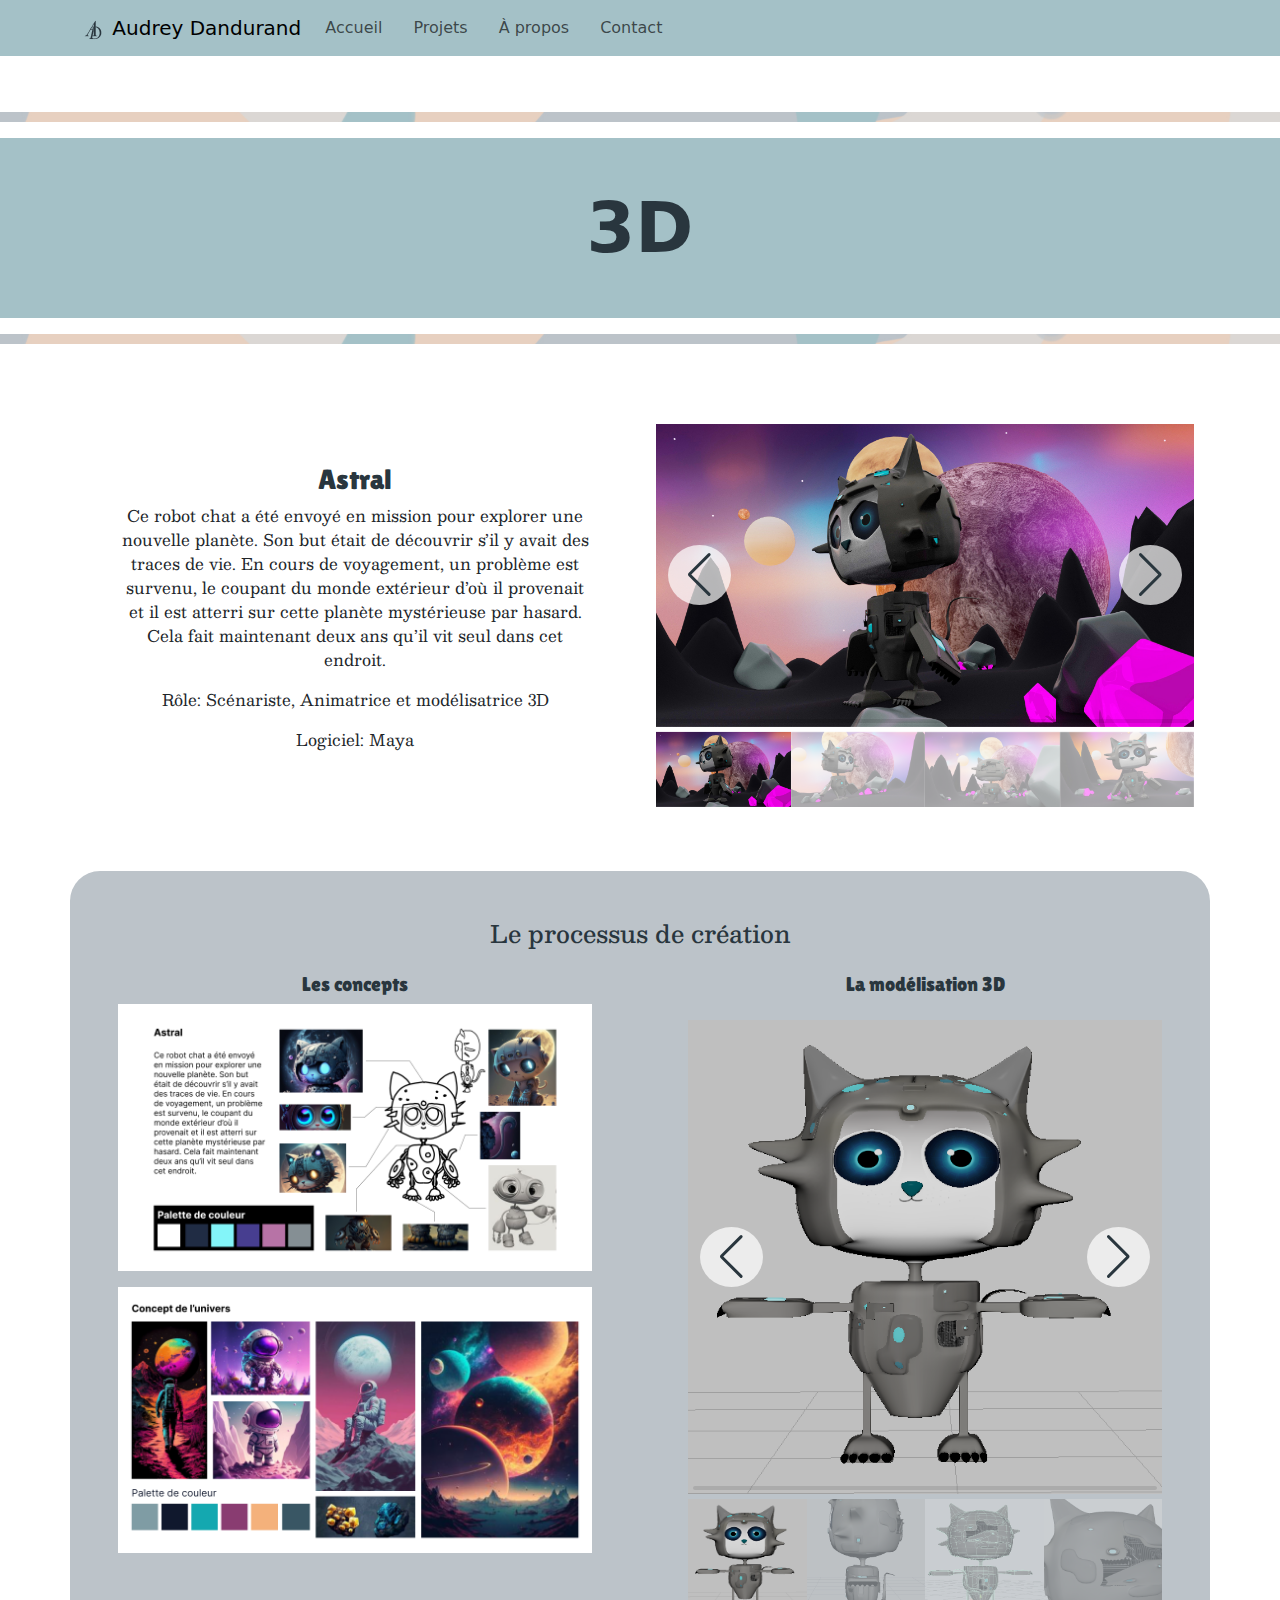
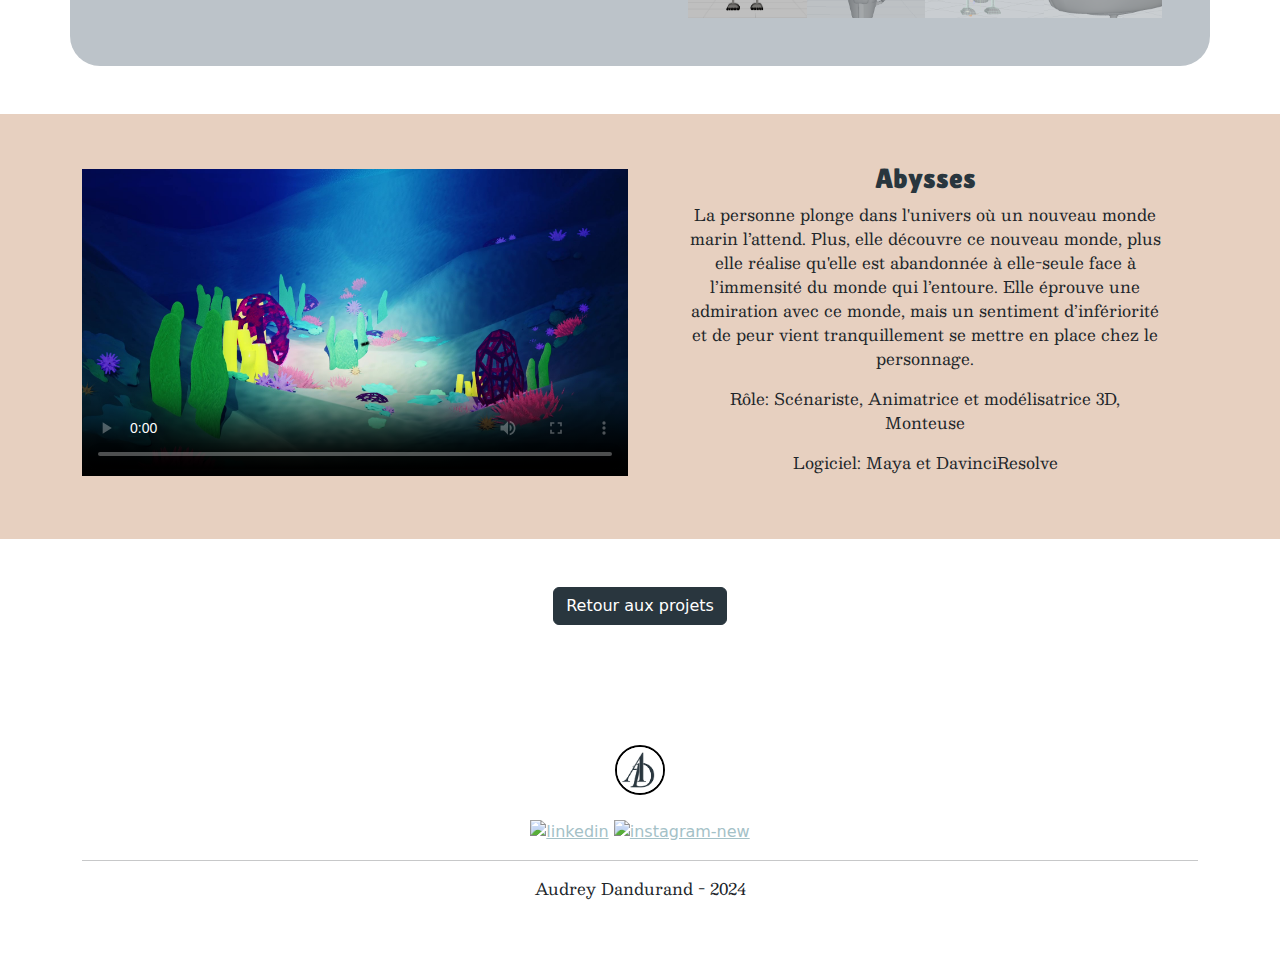
==== 3d.html @ dfe209ee "refaire lien de fichier" ====
<!DOCTYPE html>
<html lang="fr">

<head>
  <meta charset="UTF-8" />
  <meta name="viewport" content="width=device-width, initial-scale=1.0" />
  <meta name="robots" content="noindex" />
  <title>Portfolio web</title>
  <link href="./scss/couleur.css" rel="stylesheet" />
  <link href="./css/main.css" rel="stylesheet" />
  <link href="./css/3d.css" rel="stylesheet" />
  <link rel="stylesheet" href="https://cdn.jsdelivr.net/npm/bootstrap-icons@1.11.3/font/bootstrap-icons.min.css">
  <link rel="stylesheet" href="https://cdn.jsdelivr.net/npm/swiper@11/swiper-bundle.min.css"/>
</head>

<body>
  <header>
    <nav class="navbar navbar-light navbar-expand-lg fixed-top" id="navbar">
      <div class="container">
        <a class="navbar-brand" href="index.html">
          <img src="./assets/images/favicon_logo.png" alt="bootstrap">
          Audrey Dandurand</a>

        <button class="navbar-toggler" data-bs-toggle="collapse" data-bs-target="#mainNav" aria-controls="mainNav"
          aria-expanded="false" aria-label="Affichage/masquage de la navigation">
          <span class="navbar-toggler-icon"></span>
        </button>

        <div id="mainNav" class="collapse navbar-collapse">
          <ul class="navbar-nav">
            <li class="nav-item">
              <a href="./index.html" id="navbar-accueil" class="nav-link">Accueil</a>
            </li>
            <li class="nav-item">
              <a href="./projets.html" id="navbar-projets" class="nav-link">Projets</a>
            </li>
            <li class="nav-item">
              <a href="./a_propos.html" id="navbar-à-propos" class="nav-link">À propos</a>
            </li>
            <li class="nav-item">
              <a href="./contact.html" id="navbar-contact" class="nav-link">Contact</a>
            </li>
          </ul>
        </div>
      </div>
    </nav>
  </header>
  <div class="py-5"></div>
  <main data-bs-spy="scroll" data-bs-target="#navbar">
    <div class="bande-coloree my-3"></div>
    <section class="sectionHeroProjets" id="scrollspyProjets"> <!--section-hero-->
      <div class="container">
        <div class="text-center text-dark">
          <h1 class="text-dark py-5">3D</h1>
        </div>
      </div>
    </section>
    <div class="bande-coloree my-3"></div>

    <!--section-oeuvre-1-->
    <section class="sectionOeuvre1"> 
      <div class="container">
        <div class="row py-5 align-items-center text-center">
          <div class="col-md-6 col-12 px-5">
            <h4>Astral</h4>
            <p>Ce robot chat a été envoyé en mission pour explorer une nouvelle planète. Son but était de découvrir s’il y avait des traces de vie. En cours de voyagement, un problème est survenu, le coupant du monde extérieur d’où il provenait et il est atterri sur cette planète mystérieuse par hasard. Cela fait maintenant deux ans qu’il vit seul dans cet endroit. </p>
            <p>Rôle: Scénariste, Animatrice et modélisatrice 3D</p>
            <p>Logiciel: Maya</p>
          </div>
          <div class="col-md-6 col-12 p-3">
            <div class="swiper mySwiper6">
              <!-- Additional required wrapper -->
              <div class="swiper-wrapper">
                <!-- Slides -->
                <div class="swiper-slide"><img src="./assets/images/astral/astral_1.jfif"></div>
                <div class="swiper-slide"><img src="./assets/images/astral/astral_2.jfif"></div>
                <div class="swiper-slide"><img src="./assets/images/astral/astral_3.jfif"></div>
                <div class="swiper-slide"><img src="./assets/images/astral/astral_4.jfif"></div>
              </div>
              <!-- If we need pagination -->
              <div class="swiper-pagination"></div>
            
              <!-- If we need navigation buttons -->
              <div class="swiper-button-prev"></div>
              <div class="swiper-button-next"></div>
            
              <!-- If we need scrollbar -->
              <div class="swiper-scrollbar"></div>
            </div>
            <div thumbsSlider="" class="swiper mySwiper5">
              <div class="swiper-wrapper">
                <div class="swiper-slide">
                  <img src="./assets/images/astral/astral_1.jfif">
                </div>
                <div class="swiper-slide">
                  <img src="./assets/images/astral/astral_2.jfif">
                </div>
                <div class="swiper-slide">
                  <img src="./assets/images/astral/astral_3.jfif">
                </div>  
                <div class="swiper-slide">
                  <img src="./assets/images/astral/astral_4.jfif">
                </div>              
              </div>
            </div>
          </div>
        </div>
      </div>
    </section>

    <!--section-processus- création-->
    <section class="sectionProcessusCreation px-5 pb-5"> 
      <div class="container">
        <div class="row py-5 align-items-start text-center ">
          <h5 class="text-dark pb-3  pb-3">Le processus de création</h5>
          <div class="col-12 col-lg-6 texte  px-5"> 
            <h6 class="text-dark">Les concepts</h6>
            <img class="pb-3" src="./assets/images/astral/astral_concept.png">
            <img class="pb-3" src="./assets/images/astral/astral_concept_univers.png">
          </div>
          <div class="col-12 col-lg-6 texte modelisation px-5">
              <h6 class="text-dark  pb-3">La modélisation 3D</h6>
              <div class="swiper mySwiper8">
                <!-- Additional required wrapper -->
                <div class="swiper-wrapper">
                  <!-- Slides -->
                  <div class="swiper-slide"><img src="./assets/images/astral/robot_01.PNG"></div>
                  <div class="swiper-slide"><img src="./assets/images/astral/robot_02.PNG"></div>
                  <div class="swiper-slide"><img src="./assets/images/astral/robot_04.PNG"></div>
                  <div class="swiper-slide"><img src="./assets/images/astral/robot_partie_13.PNG"></div>
                  <div class="swiper-slide"><img src="./assets/images/astral/robot_partie_14.PNG"></div>
                  <div class="swiper-slide"><img src="./assets/images/astral/planete_08_modif.jpg"></div>
                  <div class="swiper-slide"><img src="./assets/images/astral/planete_maya_01_modif.jpg"></div>
                  <div class="swiper-slide"><img src="./assets/images/astral/planete_maya_02_modif.jpg"></div>
                  <div class="swiper-slide"><img src="./assets/images/astral/planete_maya_05.PNG"></div>
                </div>
                <!-- If we need pagination -->
                <div class="swiper-pagination"></div>
              
                <!-- If we need navigation buttons -->
                <div class="swiper-button-prev"></div>
                <div class="swiper-button-next"></div>
              
                <!-- If we need scrollbar -->
                <div class="swiper-scrollbar"></div>
              </div>
              <div thumbsSlider="" class="swiper mySwiper7">
                <div class="swiper-wrapper">
                  <div class="swiper-slide">
                    <img src="./assets/images/astral/robot_01.PNG">
                  </div>
                  <div class="swiper-slide">
                    <img src="./assets/images/astral/robot_02.PNG">
                  </div>
                  <div class="swiper-slide">
                    <img src="./assets/images/astral/robot_04.PNG">
                  </div>  
                  <div class="swiper-slide">
                    <img src="./assets/images/astral/robot_partie_13.PNG">
                  </div>
                  <div class="swiper-slide">
                    <img src="./assets/images/astral/robot_partie_14.PNG">
                  </div>
                  <div class="swiper-slide">
                    <img src="./assets/images/astral/planete_08_modif.jpg">
                  </div>  
                  <div class="swiper-slide">
                    <img src="./assets/images/astral/planete_maya_01_modif.jpg">
                  </div> 
                  <div class="swiper-slide">
                    <img src="./assets/images/astral/planete_maya_02_modif.jpg">
                  </div>
                  <div class="swiper-slide">
                    <img src="./assets/images/astral/planete_maya_05.PNG">
                  </div>                  
                </div>
              </div>
          </div>
        </div>
      </div>
    </section>

    <!--section-oeuvre-2-->
    <section class="sectionOeuvre2"> 
      <div class="container">
        <div class="row py-5 align-items-center text-center ">
          <div class="col-md-6 col-12">
            <video controls poster="/assets/images/poster_videos/abysses_poster.jpg">
              <source src="./assets/videos/dandurand_audrey_abysses_582-414.mp4" type="video/mp4">
            </video>
          </div>
          <div class="col-md-6 col-12 texte  px-5">
            <h4>Abysses</h4>
            <p>La personne plonge dans l'univers où un nouveau monde marin l’attend. Plus, elle découvre ce nouveau monde, plus elle réalise qu'elle est abandonnée à elle-seule face à l’immensité du monde qui l’entoure. Elle éprouve une admiration avec ce monde, mais un sentiment d’infériorité et de peur vient tranquillement se mettre en place chez le personnage.</p>
            <p>Rôle: Scénariste, Animatrice et modélisatrice 3D, Monteuse</p>
            <p>Logiciel: Maya et DavinciResolve</p>
          </div>
        </div>
      </div>
    </section>

    <!--section-retour-projet-->
    <section class="sectionretourProjets" id="scrollspyProjets"> <!--section-hero-->
      <div class="container text-center text-dark p-5">
        <a href="/projets.html" class="btn btn-dark">Retour aux projets</a>
      </div>
    </section>
  </main>

  <footer class="p-5 text-center">
    <div class="container">
      <div class="row">
        <div class="col-12 p-4">
          <img class="logo" src="./assets/images/logo.jpg">
        </div>
      </div>
      <div class="col-12">
        <a href="https://www.linkedin.com/in/audrey-dandurand-7b150532b/?originalSubdomain=ca"><img width="40" height="40" src="https://img.icons8.com/ios-filled/40/linkedin.png" alt="linkedin"/></a>
          <a href="https://www.instagram.com/audreydandurand_/"><img width="40" height="40"
            src="https://img.icons8.com/ios-glyphs/40/instagram-new.png" alt="instagram-new" /></a>
      </div>
      <hr>
      <div class="col-12">
        <p>Audrey Dandurand - 2024</p>
      </div>
    </div>
    </div>
  </footer>
  <script src="https://cdn.jsdelivr.net/npm/bootstrap@5.3.2/dist/js/bootstrap.bundle.min.js"
    integrity="sha384-C6RzsynM9kWDrMNeT87bh95OGNyZPhcTNXj1NW7RuBCsyN/o0jlpcV8Qyq46cDfL"
    crossorigin="anonymous"></script> 
  <script src="https://cdn.jsdelivr.net/npm/swiper@11/swiper-bundle.min.js"></script>
  <script src="/js/script.js"></script>

</body>

</html>
---- css/main.css ----
/*----- Styles Généraux -----*/

@font-face {
    font-family: lilita-one;
    src: url(/assets/fonts/Lilita_One/LilitaOne-Regular.ttf);
  }

@font-face {
    font-family: besley;
    src: url(/assets/fonts/Besley/Besley-VariableFont_wght.ttf);
}

h1 { 
    font-size: 70px; 
    font-weight: 900; 
    color: var(--bs-dark); 
    }

h2 { 
    font-size: 60px;
    font-family: lilita-one;
    color: var(--bs-primary); 
}

h3 { 
    font-size: 30px; 
    font-family: besley;
    color: var(--bs-light); 
    }

h4 { 
    font-size: 28px; 
    font-family: lilita-one;
    color: var(--bs-dark); 
}

h5 { 
    font-size: 24px; 
    font-family: besley;
    color: var(--bs-primary); 
    }
 
h6 { 
    font-size: 20px; 
    font-family: lilita-one;
    color: var(--bs-primary); 
}

p {
    font-family: besley;
}

main{
    height: 120%;
} 

html {
    overflow-x: hidden;
}

/*----- Navigation -----*/

nav{
    background-color: var(--bs-primary);
    width: 100vw;
}

nav .nav-item:hover {
    transform: scale(1.1);
}

nav .nav-item {
    margin-right: 15px;
}


/*----- Section Hero -----*/

.sectionHero h2 {
    color: var(--bs-dark);
    letter-spacing: 15px;
}

.sectionHero h3 {
    color: var(--bs-dark);
    letter-spacing: 10px;
}

.sectionHero img{
    width: 100%;
    height: 50vh;
    object-fit: cover;
    object-position: 100% 40%;
    border-radius: 80% 80% 0 0;
}

.contact-hero {
    background-color: var(--bs-primary);
    border-radius: 15px;
    width: 100%;
}

/*----- Section types d'oeuves -----*/

.sectionTypesOeuvres {
    background-color: var(--bs-light);
}

.sectionTypesOeuvres .card-1 {
    background-color: var(--bs-primary);
}

.sectionTypesOeuvres .card-2 {
    background-color: var(--bs-secondary);
}

.sectionTypesOeuvres .card-3 {
    background-color: var(--bs-info);
}

.sectionTypesOeuvres .card-4 {
    background-color: #9BA4B5;
}

.sectionTypesOeuvres img, video {
    height: 165px;
    width: auto;
    object-fit: cover;
    object-position: 100% 50%;}


/*----- Section citation -----*/

.sectionCitation {
    background-color: var(--bs-primary);
}

.sectionCitation h1 {
    font-size: 40px;
}


/*----- Section footer -----*/

footer .logo{
    width: 50px;
    aspect-ratio: 1/1;
    object-fit: cover;
    border: 2px solid black;
    border-radius: 50%;
}

footer a img:hover {
    transform: scale(1.06);
}

/*----- Bande colorée -----*/

.bande-coloree-medium {
    width: 100%;
    height: 100px;
    background-image: url(../assets/images/bande_colore_150px_02.jpg);
    background-position: 100% 40%;
    background-size: cover;
}

/*----- Media query -----*/

@media screen and (max-width: 768px) { 
    .contact-hero {
        width: 95%;
    }
}

@media screen and (max-width: 576px) { 
    h2 {
        font-size: 45px;
    }

    h3 {
        font-size: 25px;
    }

    h1 {
        font-size: 50px;
    }

    h4 {
        font-size: 22px;
    }

    .sectionHero h2 {
        letter-spacing: 10px;
    }

    .sectionHero h3 {
        letter-spacing: 8px;
    }
}
---- css/3d.css ----
/*----- Section hero -----*/

.sectionHeroProjets {
  background-color: var(--bs-primary);
  background-position: 100% 100%;
  background-size: cover;
}

/*----- Section oeuvre -----*/

main video {
  width: 100%;
  height: 100%;
}

.sectionOeuvre2 {
  background-color: var(--bs-info);
}

.sectionOeuvre4 {
  background-color: var(--bs-secondary);
}

/*----- Section processus de création -----*/

.sectionProcessusCreation .row {
  background-color: var(--bs-secondary);
  border-radius: 30px;
}

.sectionProcessusCreation .modelisation img {
  width: 100%;
  aspect-ratio: 1/1;
}

.sectionProcessusCreation img {
  width: 100%;
}

/*----- Media query -----*/

@media screen and (max-width: 768px) {
  .sectionOeuvre2 .container .row {
    flex-direction: column-reverse;
  }

  .sectionOeuvre4 .container .row {
    flex-direction: column-reverse;
  }
}

/*----- Bande colorée -----*/

.bande-coloree {
  width: 100%;
  height: 10px;
  background-image: url(../assets/images/bande_colore.jpg);
  background-position: 100% 40%;
  background-size: cover;
}


/*----- Swiper -----*/

.swiper {
  width: 100%;
  height: 100%;
}

.swiper-slide {
  text-align: center;
  font-size: 18px;
  background: #fff;
  display: flex;
  justify-content: center;
  align-items: center;
}

.swiper-slide img {
  display: block;
  width: 100%;
  height: 100%;
  object-fit: cover;
}

.swiper {
  width: 100%;
  height: 300px;
  margin-left: auto;
  margin-right: auto;
}

.swiper-slide {
  background-size: cover;
  background-position: center;
}

.mySwiper6 {
  height: 80%;
  width: 100%;
}

.mySwiper8 {
  height: 80%;
  width: 100%;
}

.mySwiper5 {
  height: 20%;
  box-sizing: border-box;
  padding: 10px 0;
}

.mySwiper7 {
  height: 20%;
  box-sizing: border-box;
  padding: 10px 0;
}

.mySwiper5 .swiper-slide {
  width: 25%;
  height: 100%;
  opacity: 0.4;
  margin-top: 5px;
}

.mySwiper7 .swiper-slide {
  width: 25%;
  height: 100%;
  opacity: 0.4;
  margin-top: 5px;
}

.mySwiper5 .swiper-slide-thumb-active {
  opacity: 1;
}

.mySwiper7 .swiper-slide-thumb-active {
  opacity: 1;
}

.swiper-button-prev::after,
.swiper-button-next::after {
  color: var(--bs-dark);
  background-color: rgba(255, 255, 255, 0.7);
  padding: 8px 20px;
    cursor: pointer;
  border-radius: 50%;

}

.swiper-button-next::after {
  position: relative;
  right: 20px;
}

.swiper-button-prev::after {
  position: relative;
  left: 20px;
}
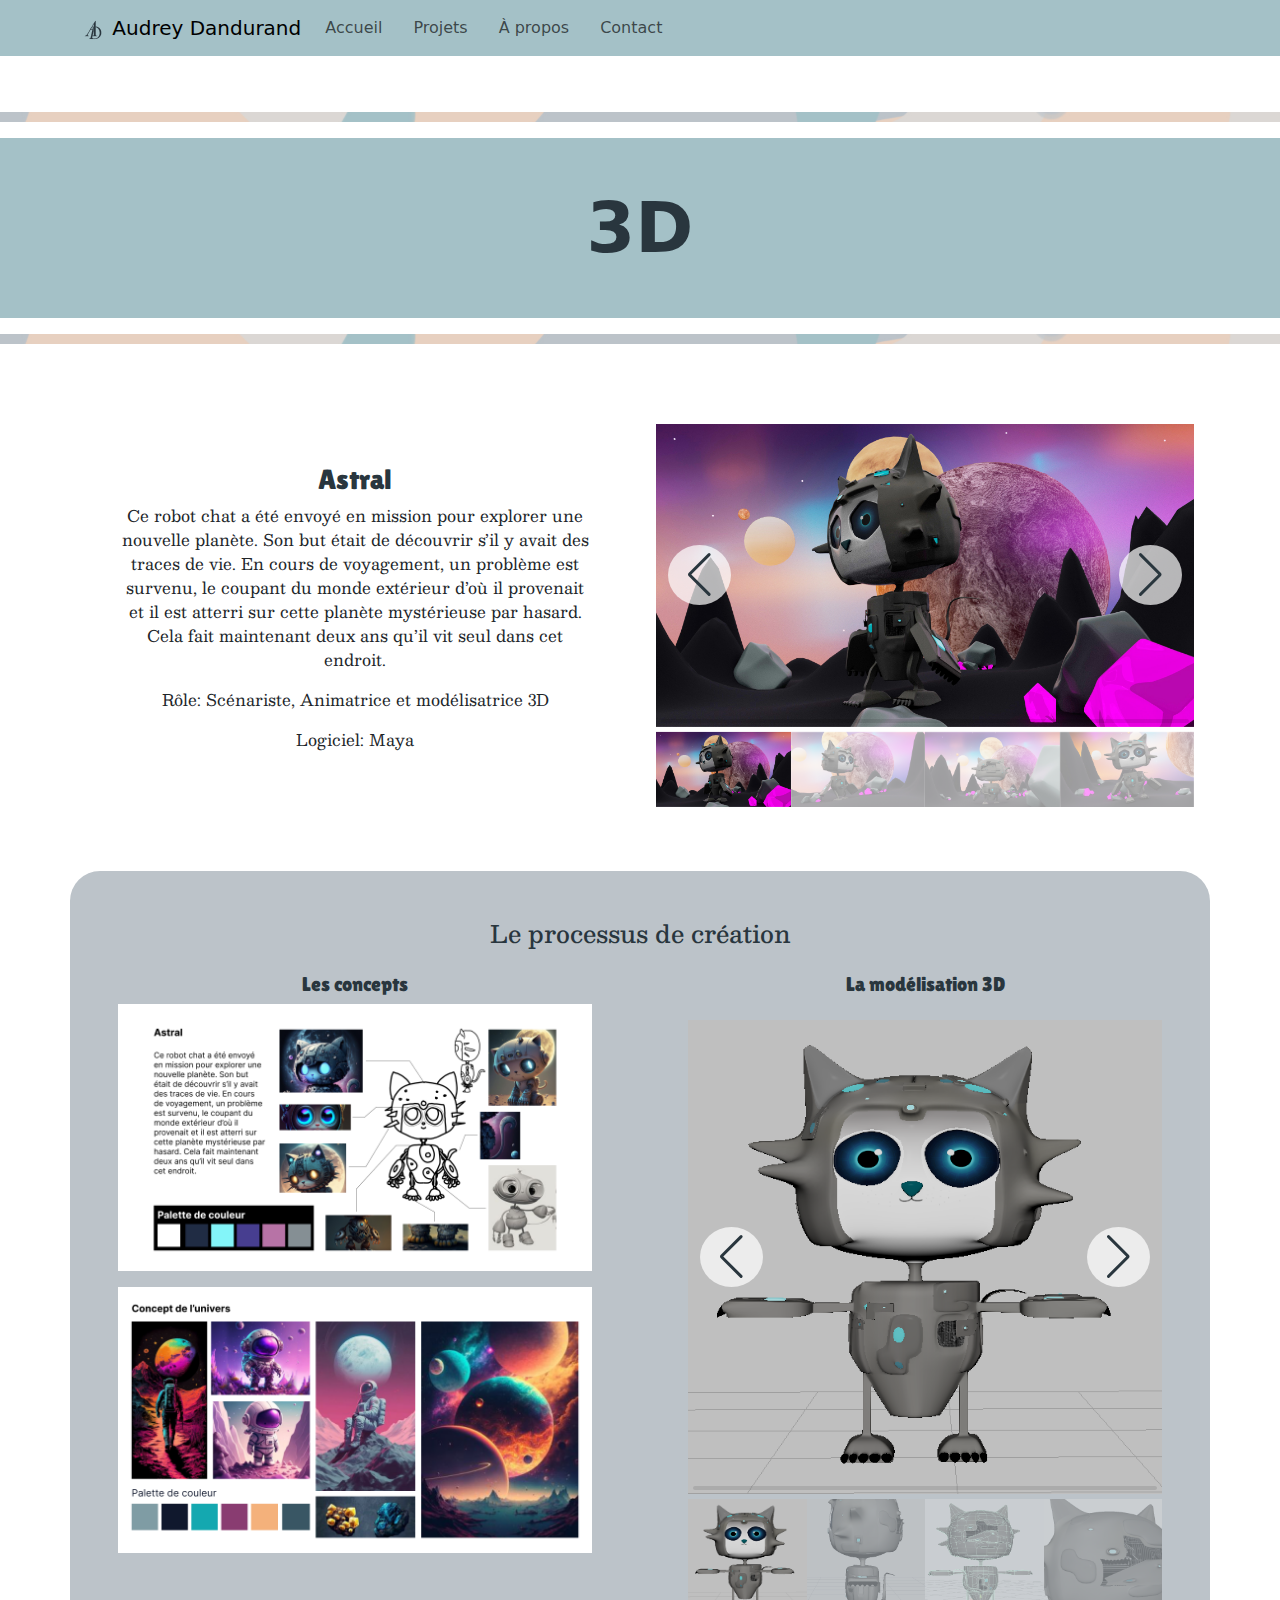
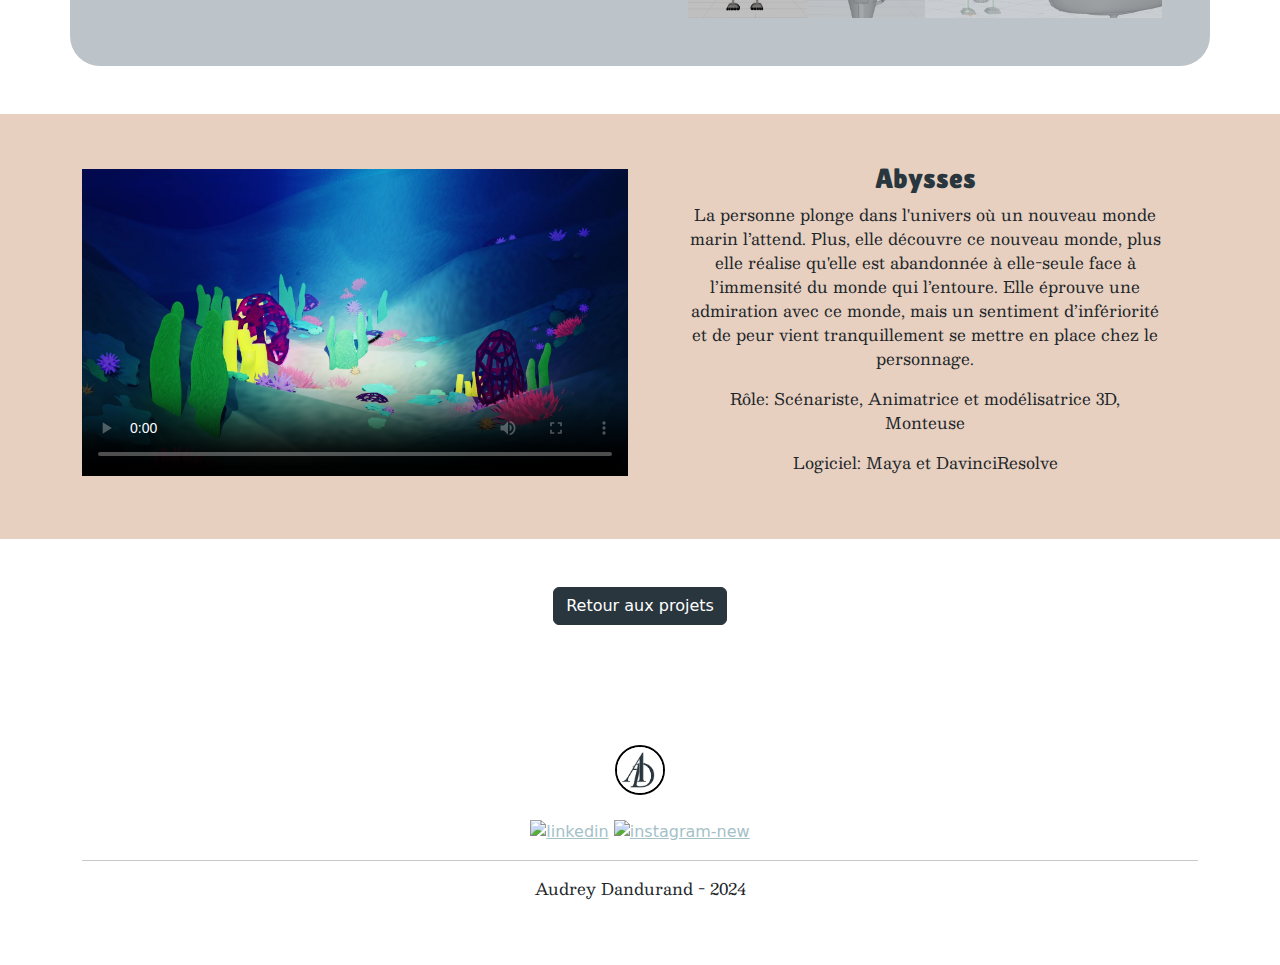
==== commit 6ff30138: "refaire lien fichier logo" ====
--- a/3d.html
+++ b/3d.html
@@ -18,7 +18,7 @@
     <nav class="navbar navbar-light navbar-expand-lg fixed-top" id="navbar">
       <div class="container">
         <a class="navbar-brand" href="index.html">
-          <img src="./assets/images/favicon_logo.png" alt="bootstrap">
+          <img src="./assets/images/logo/favicon_logo.png" alt="bootstrap">
           Audrey Dandurand</a>
 
         <button class="navbar-toggler" data-bs-toggle="collapse" data-bs-target="#mainNav" aria-controls="mainNav"
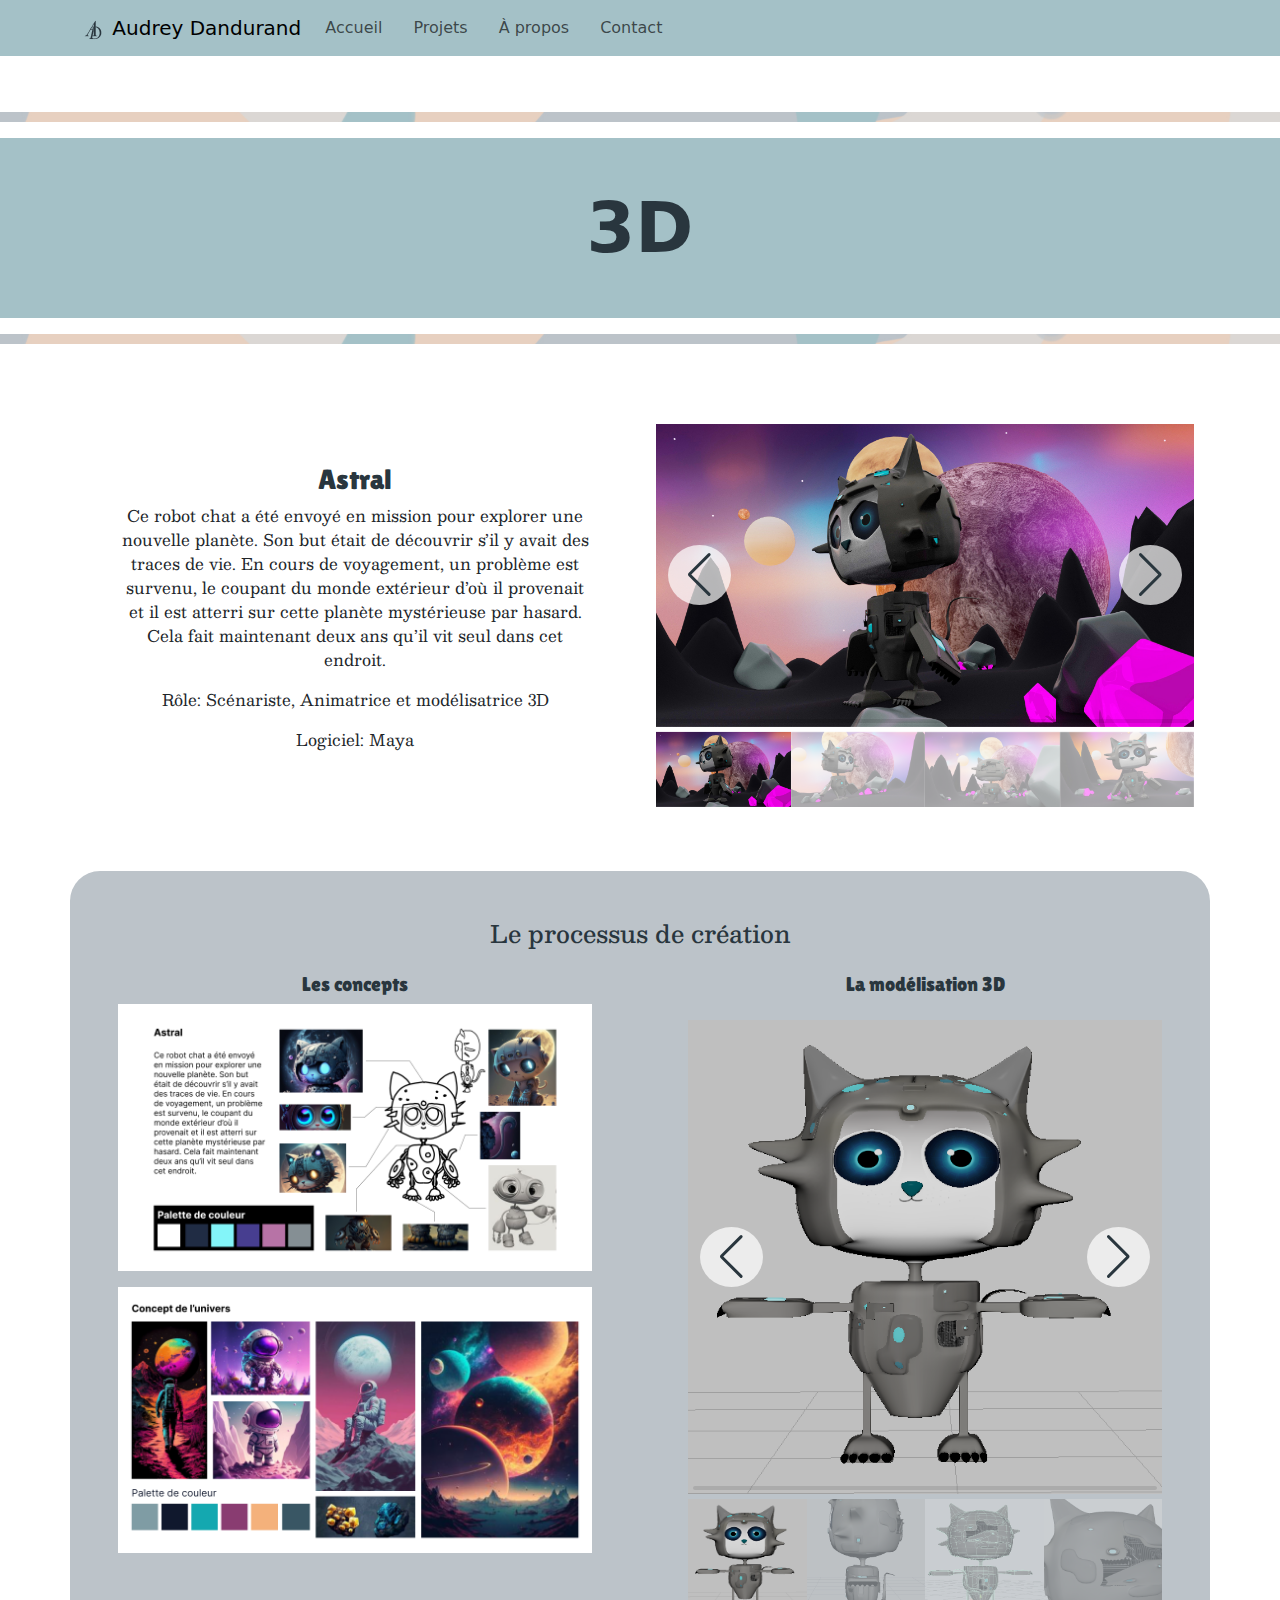
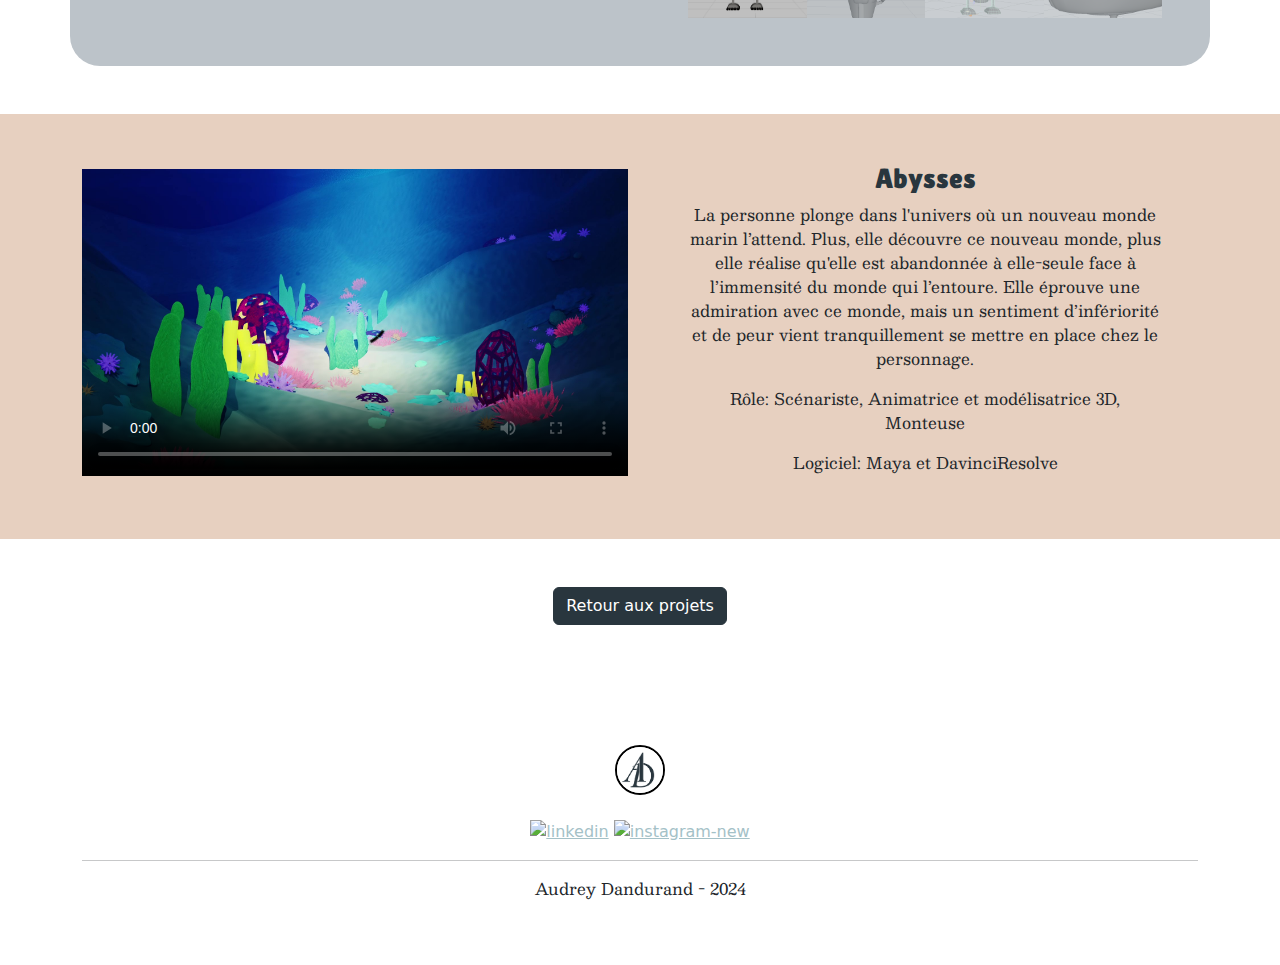
==== commit e56f0743: "refaire lien fichier logos" ====
--- a/3d.html
+++ b/3d.html
@@ -211,7 +211,7 @@
     <div class="container">
       <div class="row">
         <div class="col-12 p-4">
-          <img class="logo" src="./assets/images/logo.jpg">
+          <img class="logo" src="./assets/images/logo/logo.jpg">
         </div>
       </div>
       <div class="col-12">
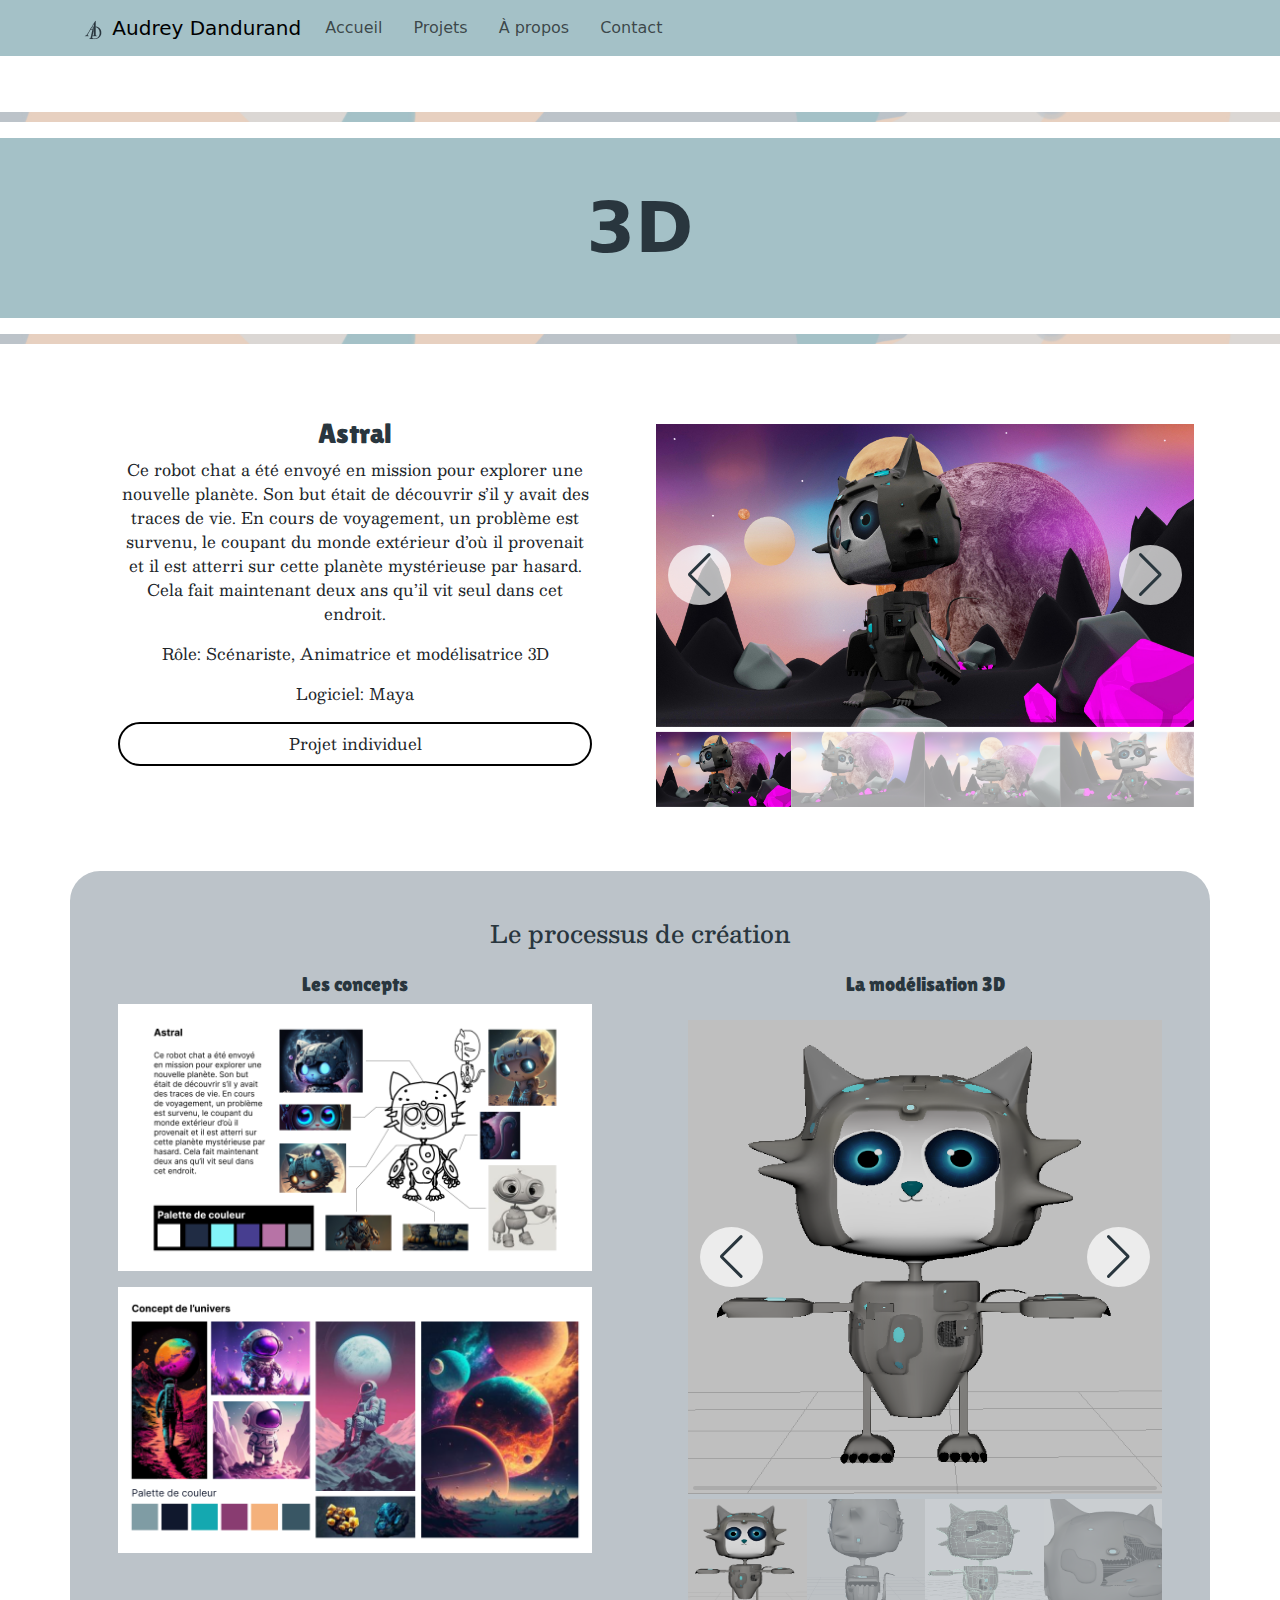
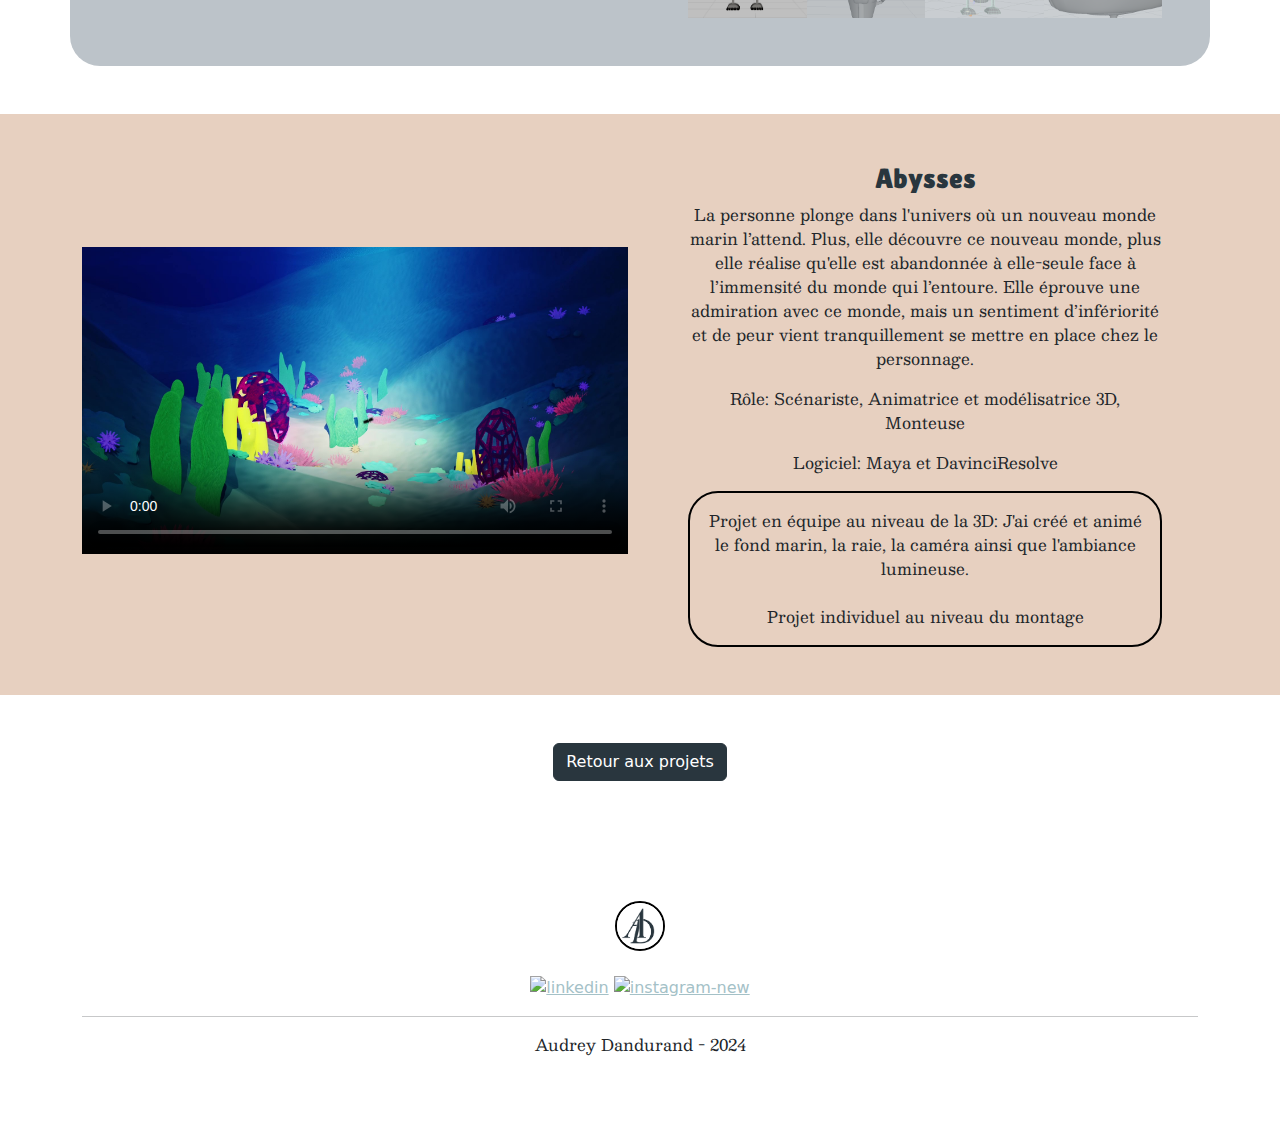
==== commit 5e830ae3: "Distribution des tâches" ====
--- a/3d.html
+++ b/3d.html
@@ -64,8 +64,12 @@
           <div class="col-md-6 col-12 px-5">
             <h4>Astral</h4>
             <p>Ce robot chat a été envoyé en mission pour explorer une nouvelle planète. Son but était de découvrir s’il y avait des traces de vie. En cours de voyagement, un problème est survenu, le coupant du monde extérieur d’où il provenait et il est atterri sur cette planète mystérieuse par hasard. Cela fait maintenant deux ans qu’il vit seul dans cet endroit. </p>
+            
             <p>Rôle: Scénariste, Animatrice et modélisatrice 3D</p>
             <p>Logiciel: Maya</p>
+            <div class="distribution-taches p-2 mb-5">
+              <p>Projet individuel</p>
+            </div>
           </div>
           <div class="col-md-6 col-12 p-3">
             <div class="swiper mySwiper6">
@@ -183,9 +187,9 @@
     <!--section-oeuvre-2-->
     <section class="sectionOeuvre2"> 
       <div class="container">
-        <div class="row py-5 align-items-center text-center ">
+        <div class="row pt-5 align-items-center text-center ">
           <div class="col-md-6 col-12">
-            <video controls poster="/assets/images/poster_videos/abysses_poster.jpg">
+            <video class="mb-5" controls poster="/assets/images/poster_videos/abysses_poster.jpg">
               <source src="./assets/videos/dandurand_audrey_abysses_582-414.mp4" type="video/mp4">
             </video>
           </div>
@@ -194,6 +198,10 @@
             <p>La personne plonge dans l'univers où un nouveau monde marin l’attend. Plus, elle découvre ce nouveau monde, plus elle réalise qu'elle est abandonnée à elle-seule face à l’immensité du monde qui l’entoure. Elle éprouve une admiration avec ce monde, mais un sentiment d’infériorité et de peur vient tranquillement se mettre en place chez le personnage.</p>
             <p>Rôle: Scénariste, Animatrice et modélisatrice 3D, Monteuse</p>
             <p>Logiciel: Maya et DavinciResolve</p>
+            <div class="distribution-taches p-3 mb-5">
+              <p>Projet en équipe au niveau de la 3D: J'ai créé et animé le fond marin, la raie, la caméra ainsi que l'ambiance lumineuse.</p>
+              <br><p>Projet individuel au niveau du montage</p>
+            </div>
           </div>
         </div>
       </div>
--- a/css/main.css
+++ b/css/main.css
@@ -164,6 +164,18 @@
     background-size: cover;
 }
 
+/*----- Distribution des taches pour les projets -----*/
+
+.distribution-taches {
+    border-radius: 30px;
+    border: 2px solid black;
+    width: 100%;
+}
+
+.distribution-taches p {
+    margin: 0;
+}
+
 /*----- Media query -----*/
 
 @media screen and (max-width: 768px) { 
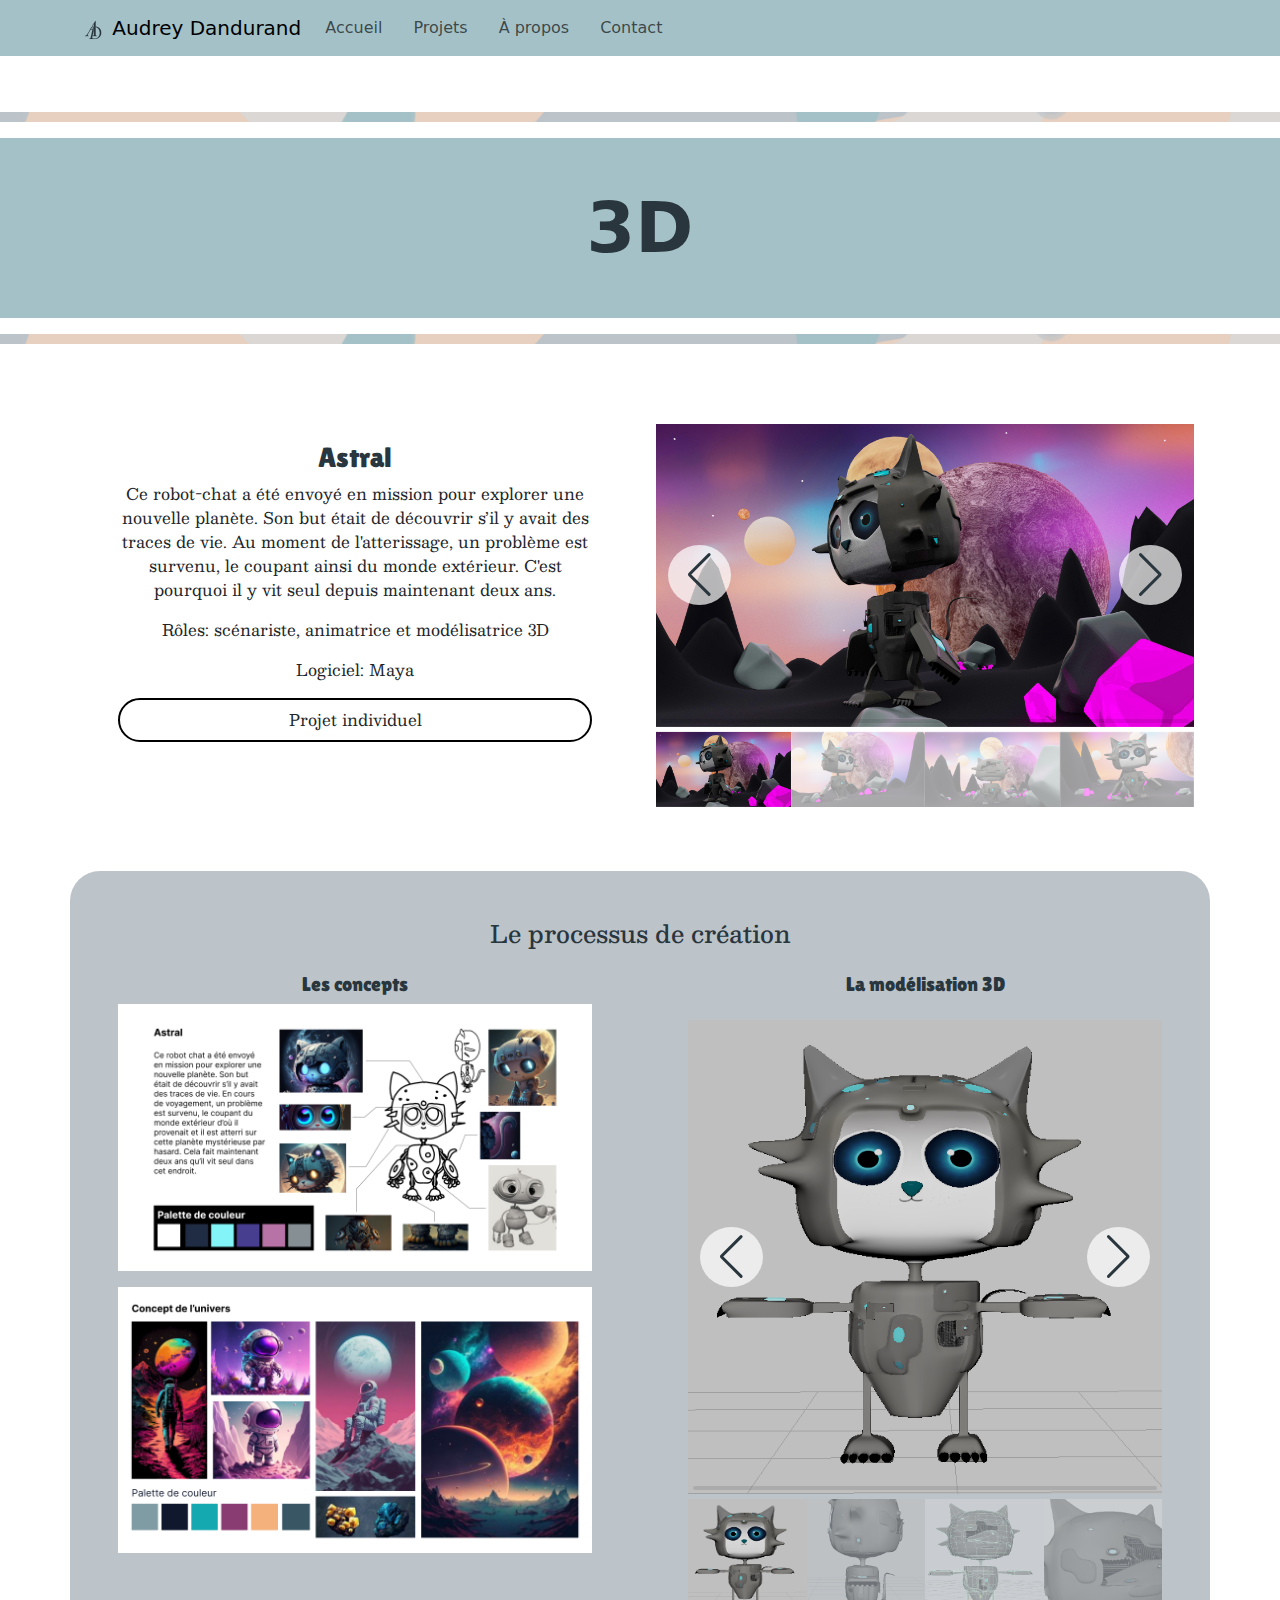
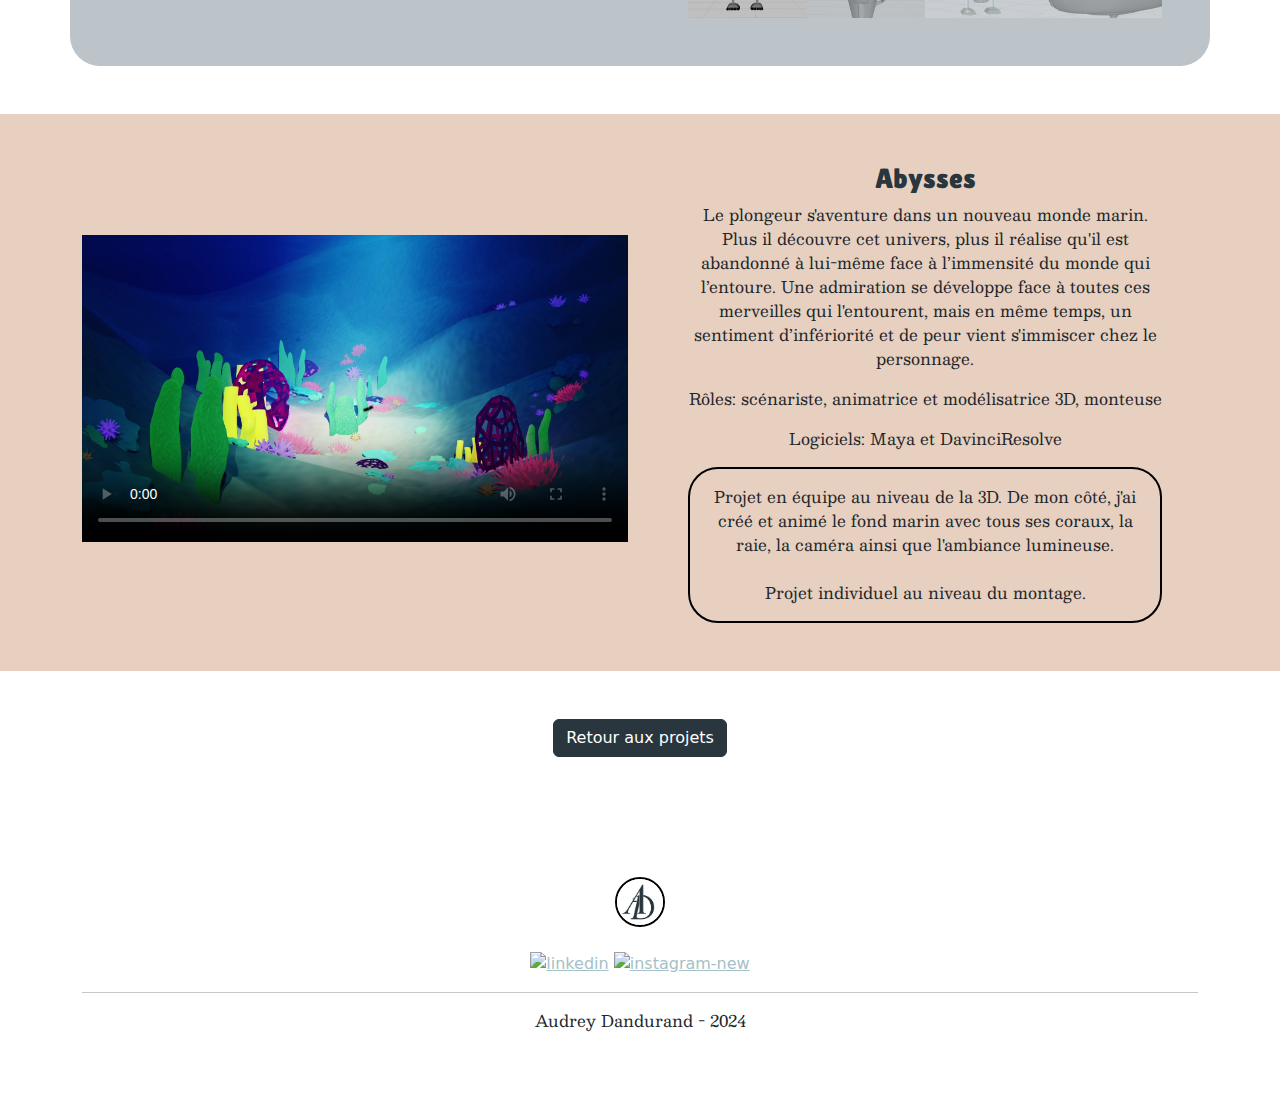
==== commit 1c555486: "fautes orthographe et reformulations" ====
--- a/3d.html
+++ b/3d.html
@@ -63,9 +63,9 @@
         <div class="row py-5 align-items-center text-center">
           <div class="col-md-6 col-12 px-5">
             <h4>Astral</h4>
-            <p>Ce robot chat a été envoyé en mission pour explorer une nouvelle planète. Son but était de découvrir s’il y avait des traces de vie. En cours de voyagement, un problème est survenu, le coupant du monde extérieur d’où il provenait et il est atterri sur cette planète mystérieuse par hasard. Cela fait maintenant deux ans qu’il vit seul dans cet endroit. </p>
+            <p>Ce robot-chat a été envoyé en mission pour explorer une nouvelle planète. Son but était de découvrir s’il y avait des traces de vie. Au moment de l'atterissage, un problème est survenu, le coupant ainsi du monde extérieur. C'est pourquoi il y vit seul depuis maintenant deux ans. </p>
             
-            <p>Rôle: Scénariste, Animatrice et modélisatrice 3D</p>
+            <p>Rôles: scénariste, animatrice et modélisatrice 3D</p>
             <p>Logiciel: Maya</p>
             <div class="distribution-taches p-2 mb-5">
               <p>Projet individuel</p>
@@ -195,12 +195,12 @@
           </div>
           <div class="col-md-6 col-12 texte  px-5">
             <h4>Abysses</h4>
-            <p>La personne plonge dans l'univers où un nouveau monde marin l’attend. Plus, elle découvre ce nouveau monde, plus elle réalise qu'elle est abandonnée à elle-seule face à l’immensité du monde qui l’entoure. Elle éprouve une admiration avec ce monde, mais un sentiment d’infériorité et de peur vient tranquillement se mettre en place chez le personnage.</p>
-            <p>Rôle: Scénariste, Animatrice et modélisatrice 3D, Monteuse</p>
-            <p>Logiciel: Maya et DavinciResolve</p>
+            <p>Le plongeur s'aventure dans un nouveau monde marin. Plus il découvre cet univers, plus il réalise qu'il est abandonné à lui-même face à l’immensité du monde qui l’entoure. Une admiration se développe face à toutes ces merveilles qui l'entourent, mais en même temps, un sentiment d’infériorité et de peur vient s'immiscer chez le personnage.</p>
+            <p>Rôles: scénariste, animatrice et modélisatrice 3D, monteuse</p>
+            <p>Logiciels: Maya et DavinciResolve</p>
             <div class="distribution-taches p-3 mb-5">
-              <p>Projet en équipe au niveau de la 3D: J'ai créé et animé le fond marin, la raie, la caméra ainsi que l'ambiance lumineuse.</p>
-              <br><p>Projet individuel au niveau du montage</p>
+              <p>Projet en équipe au niveau de la 3D. De mon côté, j'ai créé et animé le fond marin avec tous ses coraux, la raie, la caméra ainsi que l'ambiance lumineuse.</p>
+              <br><p>Projet individuel au niveau du montage.</p>
             </div>
           </div>
         </div>
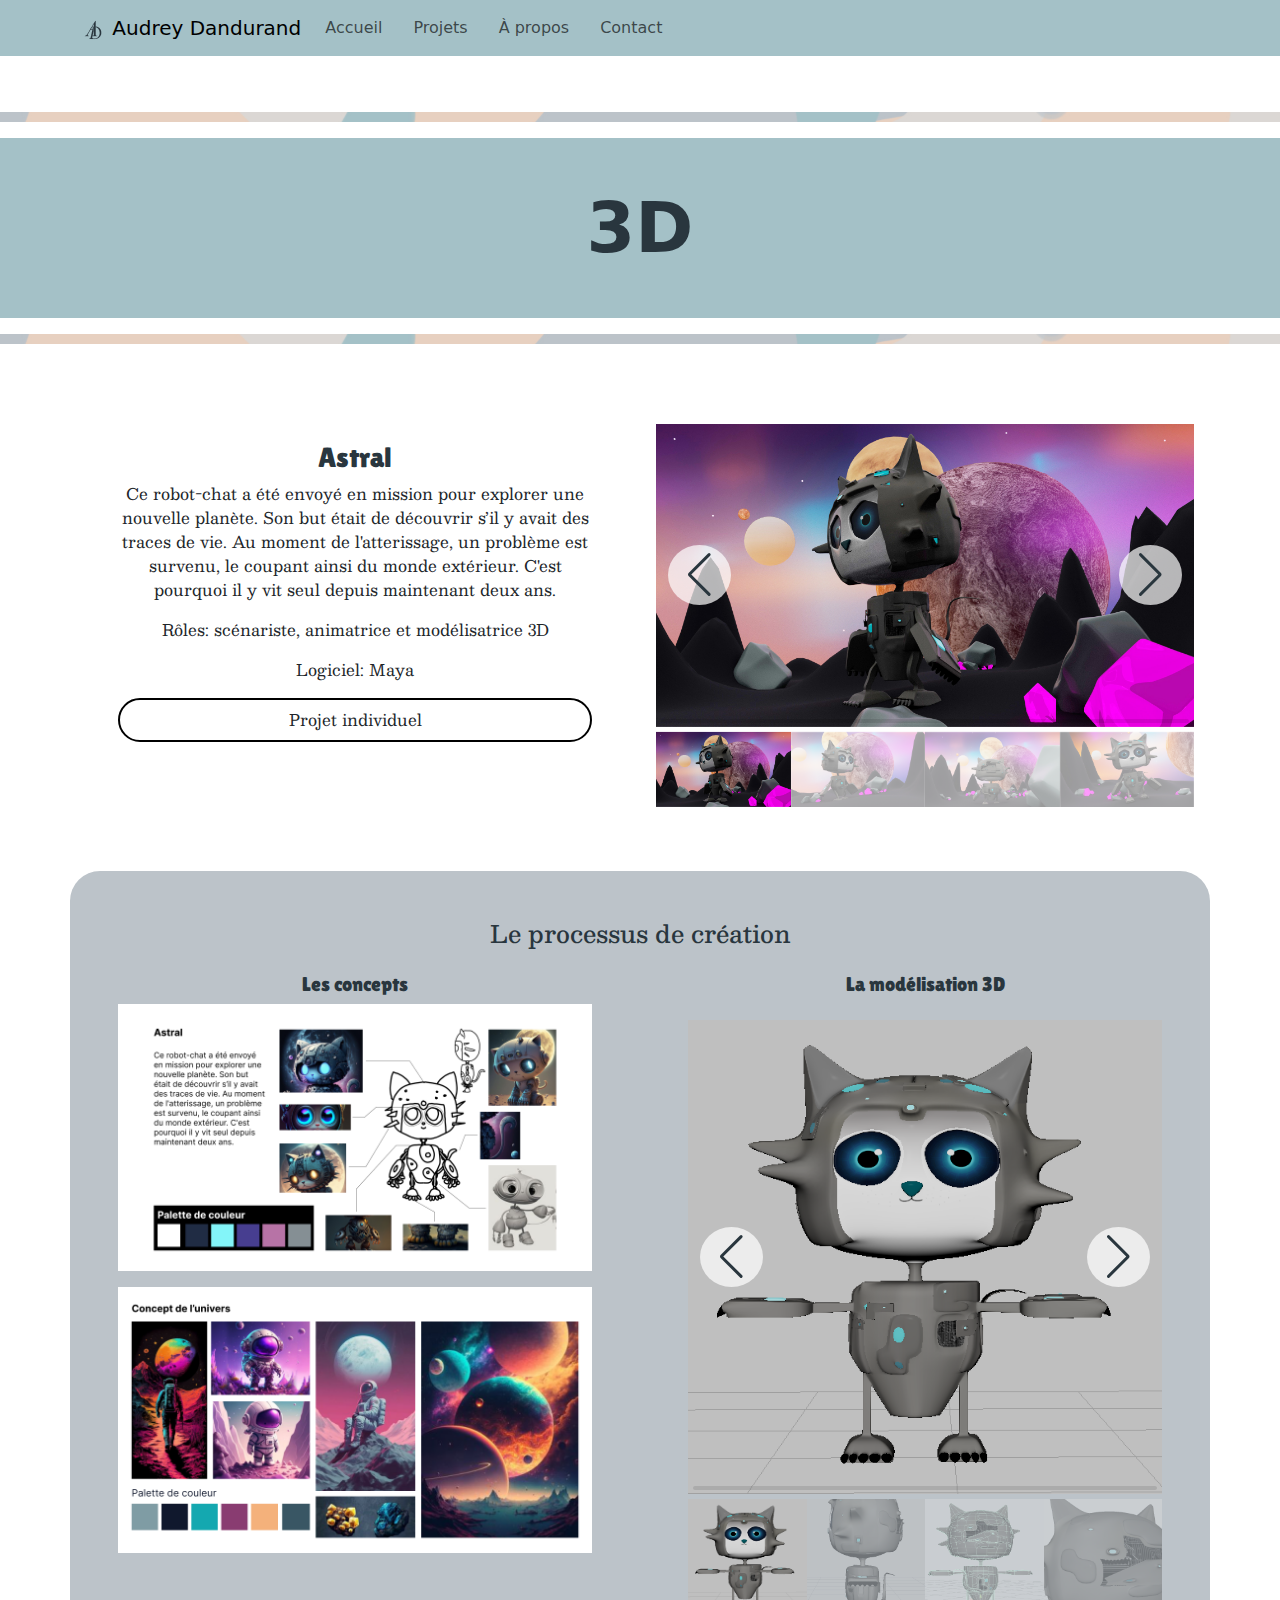
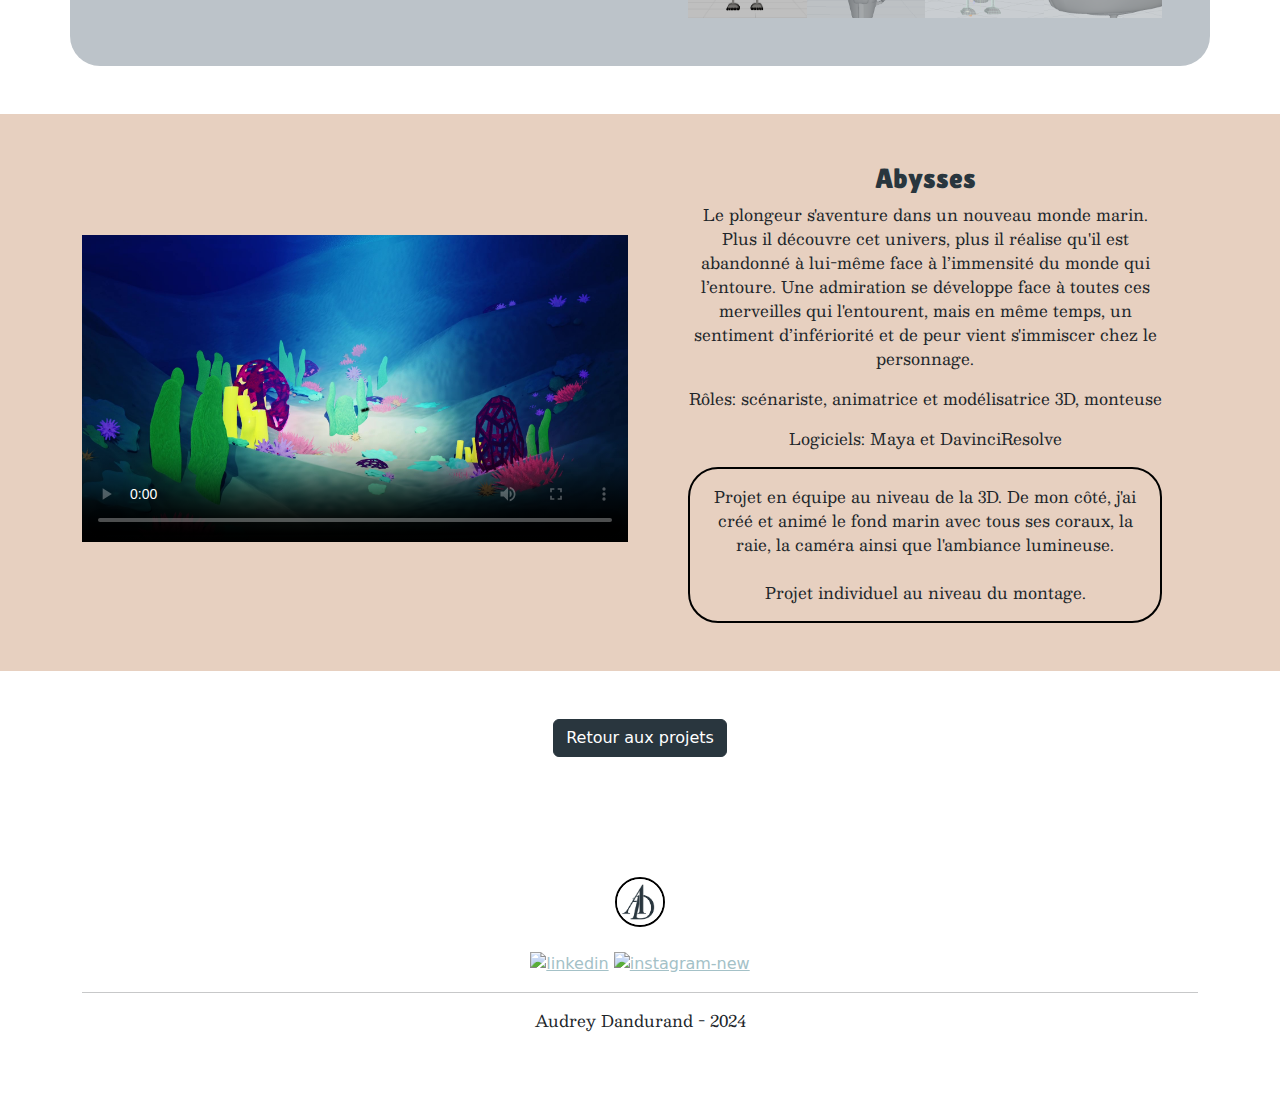
==== commit 407cb7a6: "balises meta" ====
--- a/3d.html
+++ b/3d.html
@@ -4,7 +4,10 @@
 <head>
   <meta charset="UTF-8" />
   <meta name="viewport" content="width=device-width, initial-scale=1.0" />
-  <meta name="robots" content="noindex" />
+  <meta name="robots" content="index" />
+  <meta name="author" content="Audrey Dandurand">
+  <meta name="keywords" content="Audrey Dandurand, Portfolio">
+  <meta name="description" content="Découvrez mon portfolio. Mes projets sont une exploration à travers différents médiums artistiques, allant de la 3D à la photographie, en passant par le montage vidéo et le montage sonore.">
   <title>Portfolio web</title>
   <link href="./scss/couleur.css" rel="stylesheet" />
   <link href="./css/main.css" rel="stylesheet" />
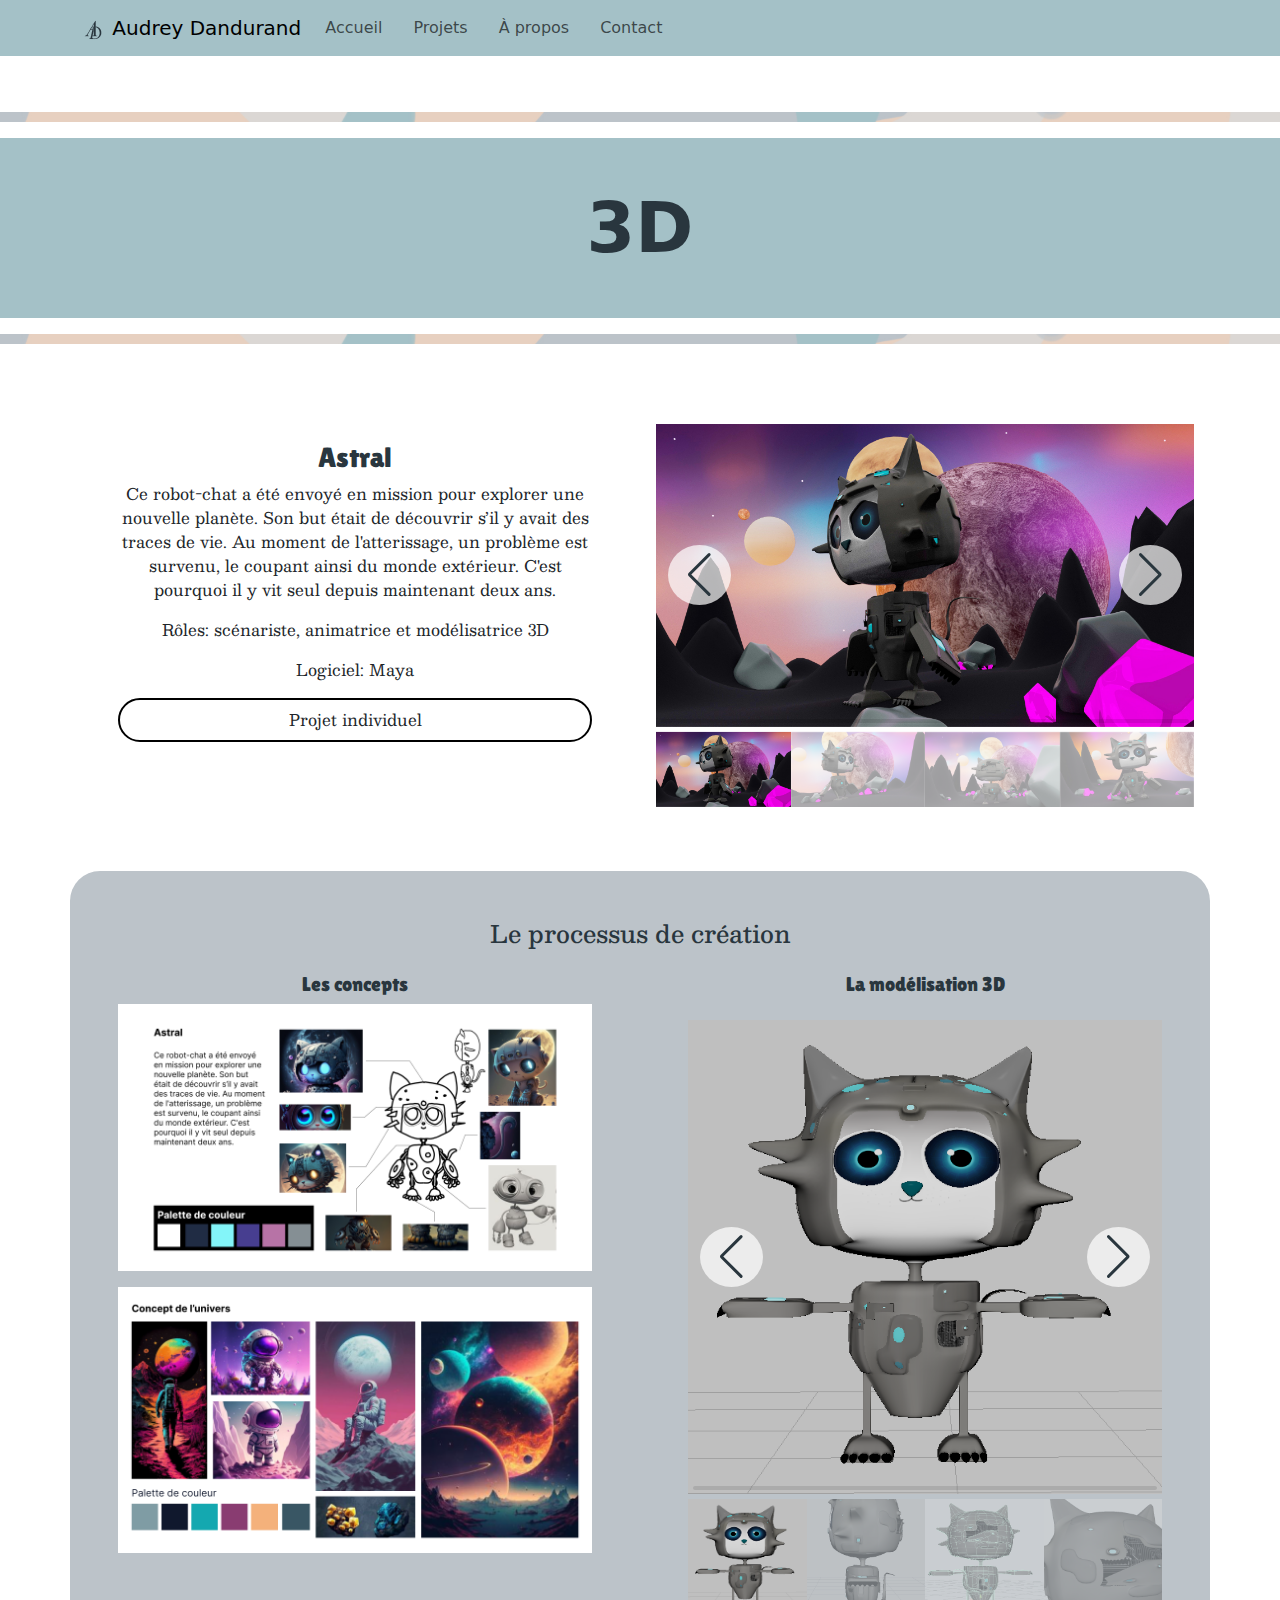
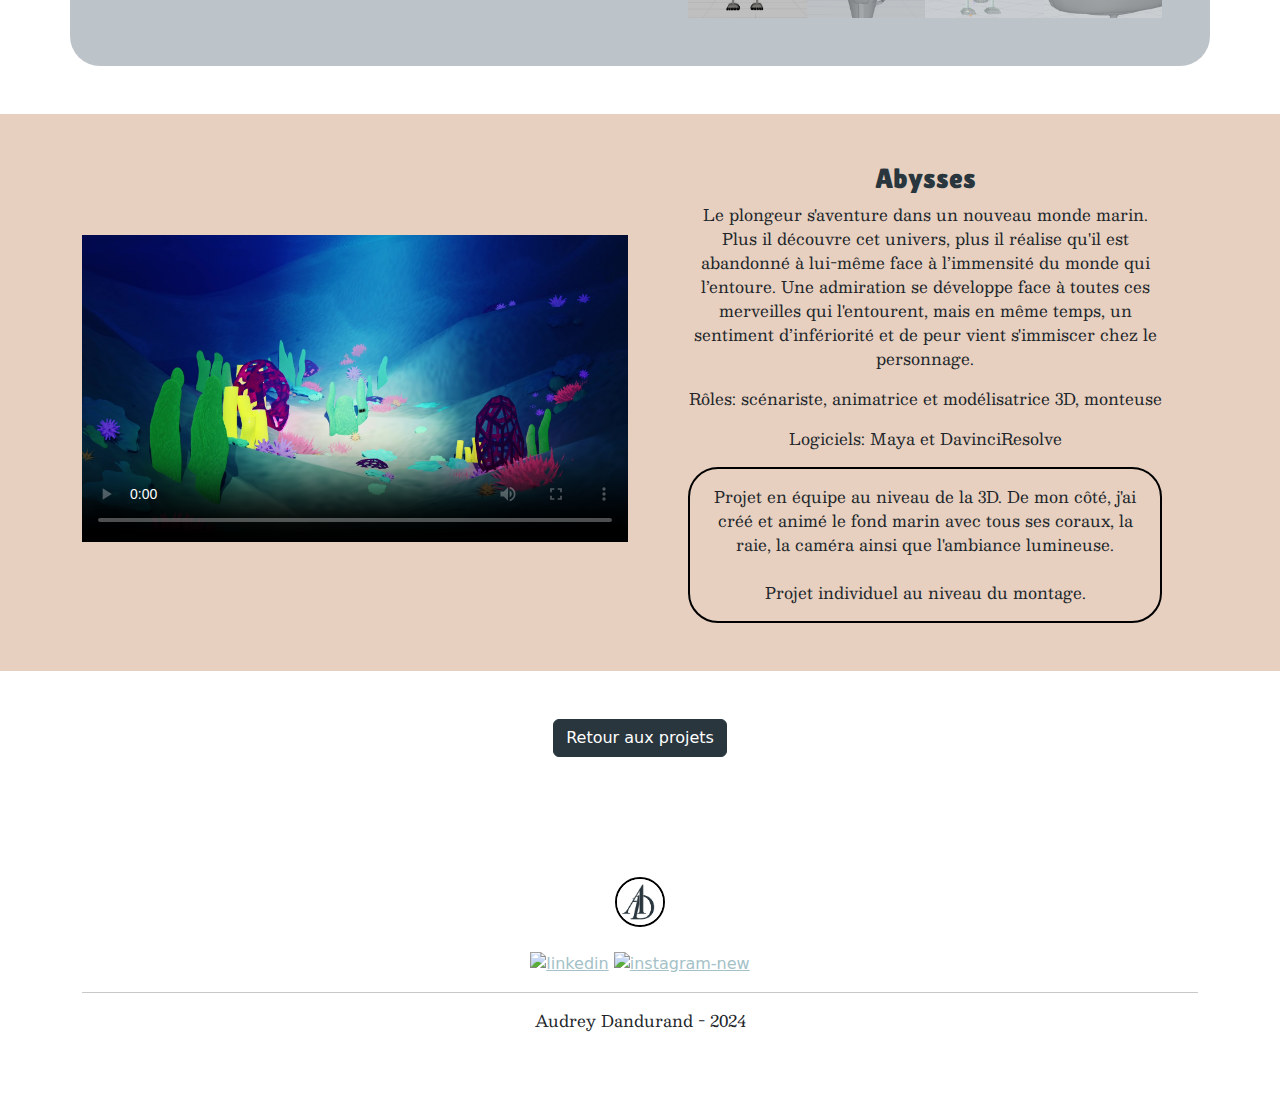
==== commit 64b37457: "alt sur les img" ====
--- a/3d.html
+++ b/3d.html
@@ -79,10 +79,10 @@
               <!-- Additional required wrapper -->
               <div class="swiper-wrapper">
                 <!-- Slides -->
-                <div class="swiper-slide"><img src="./assets/images/astral/astral_1.jfif"></div>
-                <div class="swiper-slide"><img src="./assets/images/astral/astral_2.jfif"></div>
-                <div class="swiper-slide"><img src="./assets/images/astral/astral_3.jfif"></div>
-                <div class="swiper-slide"><img src="./assets/images/astral/astral_4.jfif"></div>
+                <div class="swiper-slide"><img src="./assets/images/astral/astral_1.jfif" alt="Projet de 3D, Astral"></div>
+                <div class="swiper-slide"><img src="./assets/images/astral/astral_2.jfif" alt="Projet de 3D, Astral"></div>
+                <div class="swiper-slide"><img src="./assets/images/astral/astral_3.jfif" alt="Projet de 3D, Astral"></div>
+                <div class="swiper-slide"><img src="./assets/images/astral/astral_4.jfif" alt="Projet de 3D, Astral"></div>
               </div>
               <!-- If we need pagination -->
               <div class="swiper-pagination"></div>
@@ -97,16 +97,16 @@
             <div thumbsSlider="" class="swiper mySwiper5">
               <div class="swiper-wrapper">
                 <div class="swiper-slide">
-                  <img src="./assets/images/astral/astral_1.jfif">
-                </div>
-                <div class="swiper-slide">
-                  <img src="./assets/images/astral/astral_2.jfif">
-                </div>
-                <div class="swiper-slide">
-                  <img src="./assets/images/astral/astral_3.jfif">
+                  <img src="./assets/images/astral/astral_1.jfif" alt="Projet de 3D, Astral">
+                </div>
+                <div class="swiper-slide">
+                  <img src="./assets/images/astral/astral_2.jfif" alt="Projet de 3D, Astral">
+                </div>
+                <div class="swiper-slide">
+                  <img src="./assets/images/astral/astral_3.jfif" alt="Projet de 3D, Astral">
                 </div>  
                 <div class="swiper-slide">
-                  <img src="./assets/images/astral/astral_4.jfif">
+                  <img src="./assets/images/astral/astral_4.jfif" alt="Projet de 3D, Astral">
                 </div>              
               </div>
             </div>
@@ -122,8 +122,8 @@
           <h5 class="text-dark pb-3  pb-3">Le processus de création</h5>
           <div class="col-12 col-lg-6 texte  px-5"> 
             <h6 class="text-dark">Les concepts</h6>
-            <img class="pb-3" src="./assets/images/astral/astral_concept.png">
-            <img class="pb-3" src="./assets/images/astral/astral_concept_univers.png">
+            <img class="pb-3" src="./assets/images/astral/astral_concept.png" alt="Concept d'Astral">
+            <img class="pb-3" src="./assets/images/astral/astral_concept_univers.png" alt="Concept de l'univers d'Astral">
           </div>
           <div class="col-12 col-lg-6 texte modelisation px-5">
               <h6 class="text-dark  pb-3">La modélisation 3D</h6>
@@ -131,15 +131,15 @@
                 <!-- Additional required wrapper -->
                 <div class="swiper-wrapper">
                   <!-- Slides -->
-                  <div class="swiper-slide"><img src="./assets/images/astral/robot_01.PNG"></div>
-                  <div class="swiper-slide"><img src="./assets/images/astral/robot_02.PNG"></div>
-                  <div class="swiper-slide"><img src="./assets/images/astral/robot_04.PNG"></div>
-                  <div class="swiper-slide"><img src="./assets/images/astral/robot_partie_13.PNG"></div>
-                  <div class="swiper-slide"><img src="./assets/images/astral/robot_partie_14.PNG"></div>
-                  <div class="swiper-slide"><img src="./assets/images/astral/planete_08_modif.jpg"></div>
-                  <div class="swiper-slide"><img src="./assets/images/astral/planete_maya_01_modif.jpg"></div>
-                  <div class="swiper-slide"><img src="./assets/images/astral/planete_maya_02_modif.jpg"></div>
-                  <div class="swiper-slide"><img src="./assets/images/astral/planete_maya_05.PNG"></div>
+                  <div class="swiper-slide"><img src="./assets/images/astral/robot_01.PNG" alt="Processus d'Astral"></div>
+                  <div class="swiper-slide"><img src="./assets/images/astral/robot_02.PNG" alt="Processus d'Astral"></div>
+                  <div class="swiper-slide"><img src="./assets/images/astral/robot_04.PNG" alt="Processus d'Astral"></div>
+                  <div class="swiper-slide"><img src="./assets/images/astral/robot_partie_13.PNG" alt="Processus d'Astral"></div>
+                  <div class="swiper-slide"><img src="./assets/images/astral/robot_partie_14.PNG" alt="Processus d'Astral"></div>
+                  <div class="swiper-slide"><img src="./assets/images/astral/planete_08_modif.jpg" alt="Processus d'Astral"></div>
+                  <div class="swiper-slide"><img src="./assets/images/astral/planete_maya_01_modif.jpg" alt="Processus d'Astral"></div>
+                  <div class="swiper-slide"><img src="./assets/images/astral/planete_maya_02_modif.jpg" alt="Processus d'Astral"></div>
+                  <div class="swiper-slide"><img src="./assets/images/astral/planete_maya_05.PNG" alt="Processus d'Astral"></div>
                 </div>
                 <!-- If we need pagination -->
                 <div class="swiper-pagination"></div>
@@ -154,31 +154,31 @@
               <div thumbsSlider="" class="swiper mySwiper7">
                 <div class="swiper-wrapper">
                   <div class="swiper-slide">
-                    <img src="./assets/images/astral/robot_01.PNG">
-                  </div>
-                  <div class="swiper-slide">
-                    <img src="./assets/images/astral/robot_02.PNG">
-                  </div>
-                  <div class="swiper-slide">
-                    <img src="./assets/images/astral/robot_04.PNG">
+                    <img src="./assets/images/astral/robot_01.PNG" alt="Processus d'Astral">
+                  </div>
+                  <div class="swiper-slide">
+                    <img src="./assets/images/astral/robot_02.PNG" alt="Processus d'Astral">
+                  </div>
+                  <div class="swiper-slide">
+                    <img src="./assets/images/astral/robot_04.PNG" alt="Processus d'Astral">
                   </div>  
                   <div class="swiper-slide">
-                    <img src="./assets/images/astral/robot_partie_13.PNG">
-                  </div>
-                  <div class="swiper-slide">
-                    <img src="./assets/images/astral/robot_partie_14.PNG">
-                  </div>
-                  <div class="swiper-slide">
-                    <img src="./assets/images/astral/planete_08_modif.jpg">
+                    <img src="./assets/images/astral/robot_partie_13.PNG" alt="Processus d'Astral">
+                  </div>
+                  <div class="swiper-slide">
+                    <img src="./assets/images/astral/robot_partie_14.PNG" alt="Processus d'Astral">
+                  </div>
+                  <div class="swiper-slide">
+                    <img src="./assets/images/astral/planete_08_modif.jpg" alt="Processus d'Astral">
                   </div>  
                   <div class="swiper-slide">
-                    <img src="./assets/images/astral/planete_maya_01_modif.jpg">
+                    <img src="./assets/images/astral/planete_maya_01_modif.jpg" alt="Processus d'Astral">
                   </div> 
                   <div class="swiper-slide">
-                    <img src="./assets/images/astral/planete_maya_02_modif.jpg">
-                  </div>
-                  <div class="swiper-slide">
-                    <img src="./assets/images/astral/planete_maya_05.PNG">
+                    <img src="./assets/images/astral/planete_maya_02_modif.jpg" alt="Processus d'Astral">
+                  </div>
+                  <div class="swiper-slide">
+                    <img src="./assets/images/astral/planete_maya_05.PNG" alt="Processus d'Astral">
                   </div>                  
                 </div>
               </div>
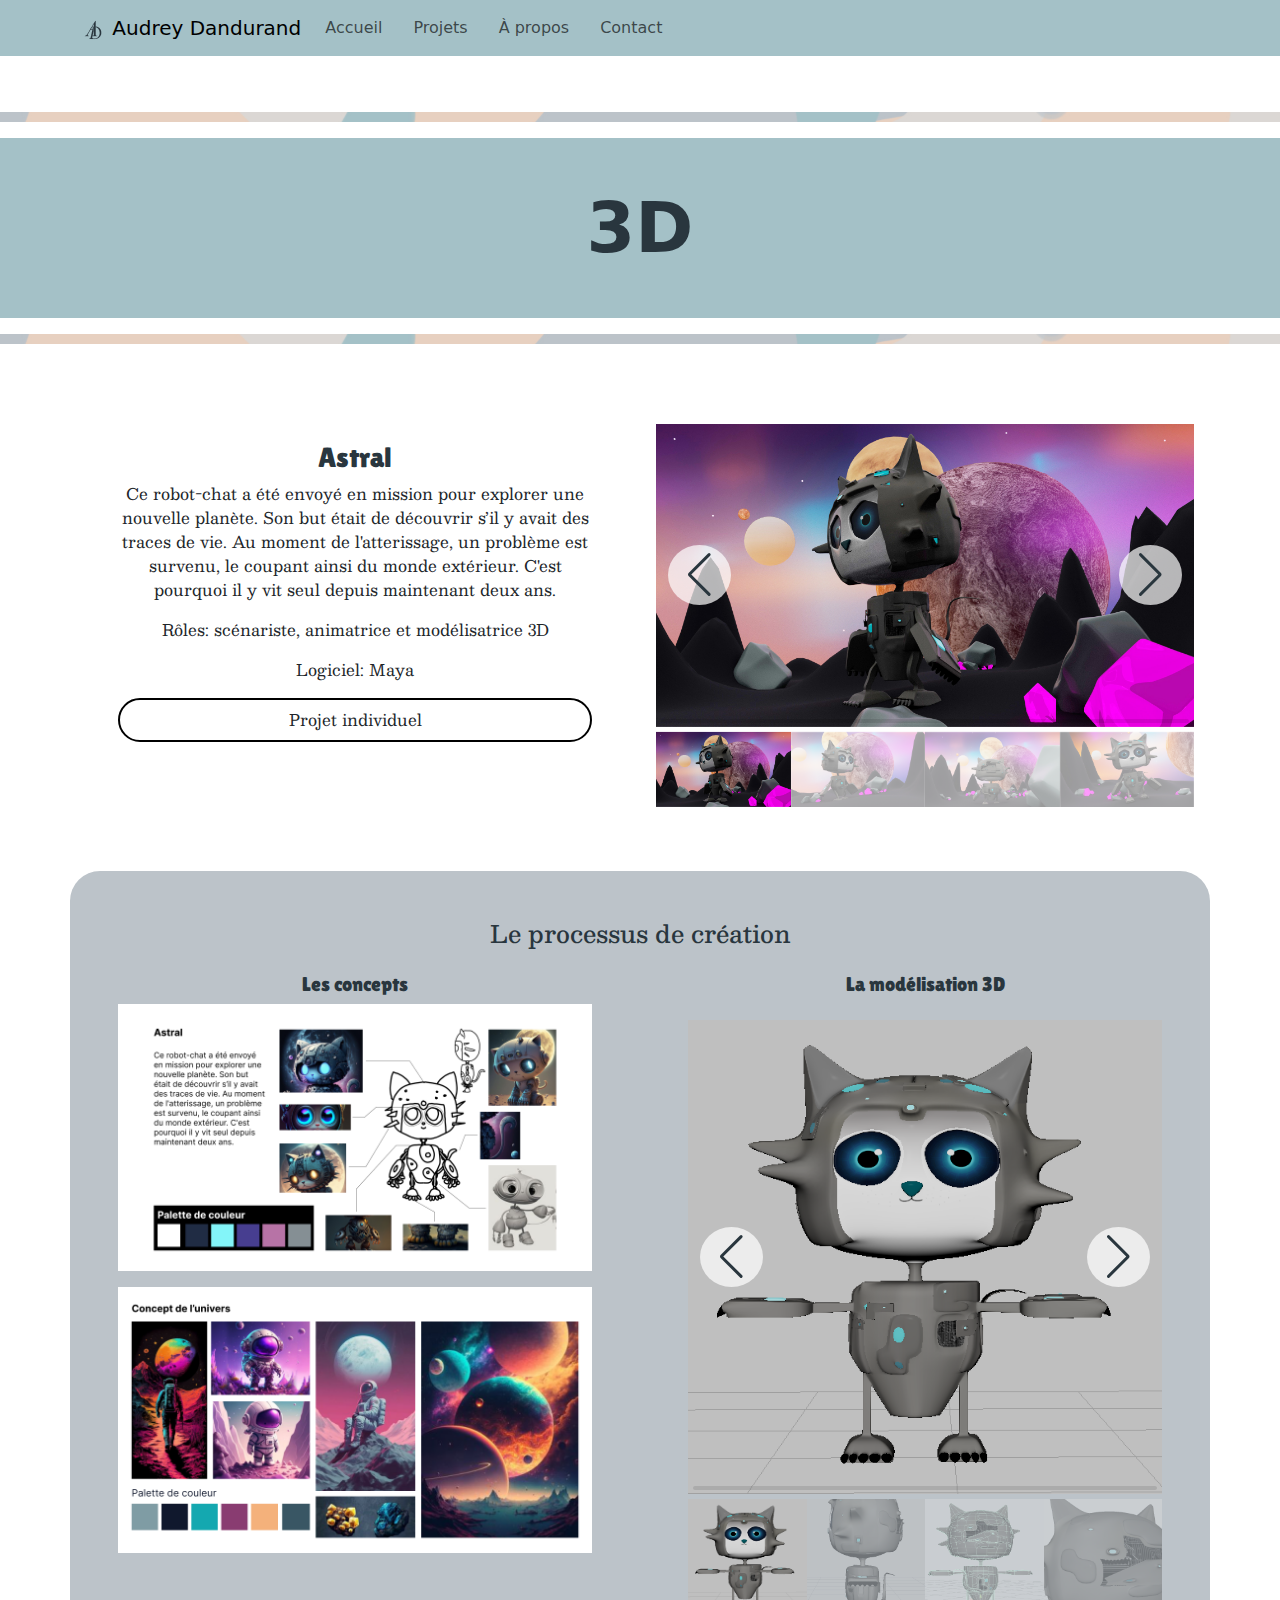
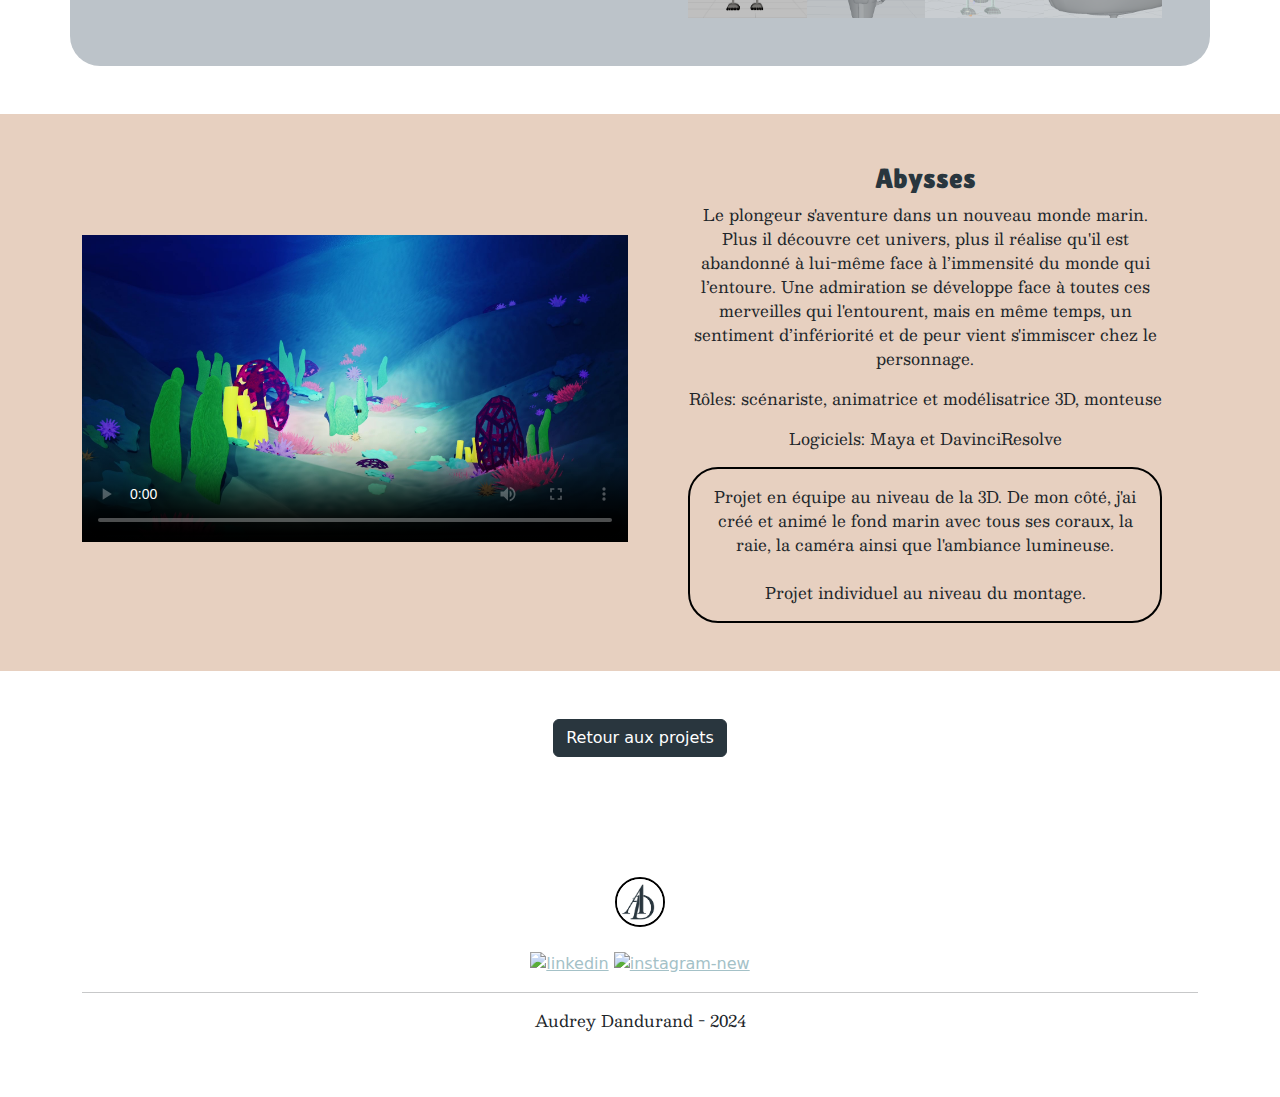
==== commit 1d9ac16c: "alt sur les img" ====
--- a/3d.html
+++ b/3d.html
@@ -222,7 +222,7 @@
     <div class="container">
       <div class="row">
         <div class="col-12 p-4">
-          <img class="logo" src="./assets/images/logo/logo.jpg">
+          <img class="logo" src="./assets/images/logo/logo.jpg" alt="Logo">
         </div>
       </div>
       <div class="col-12">
